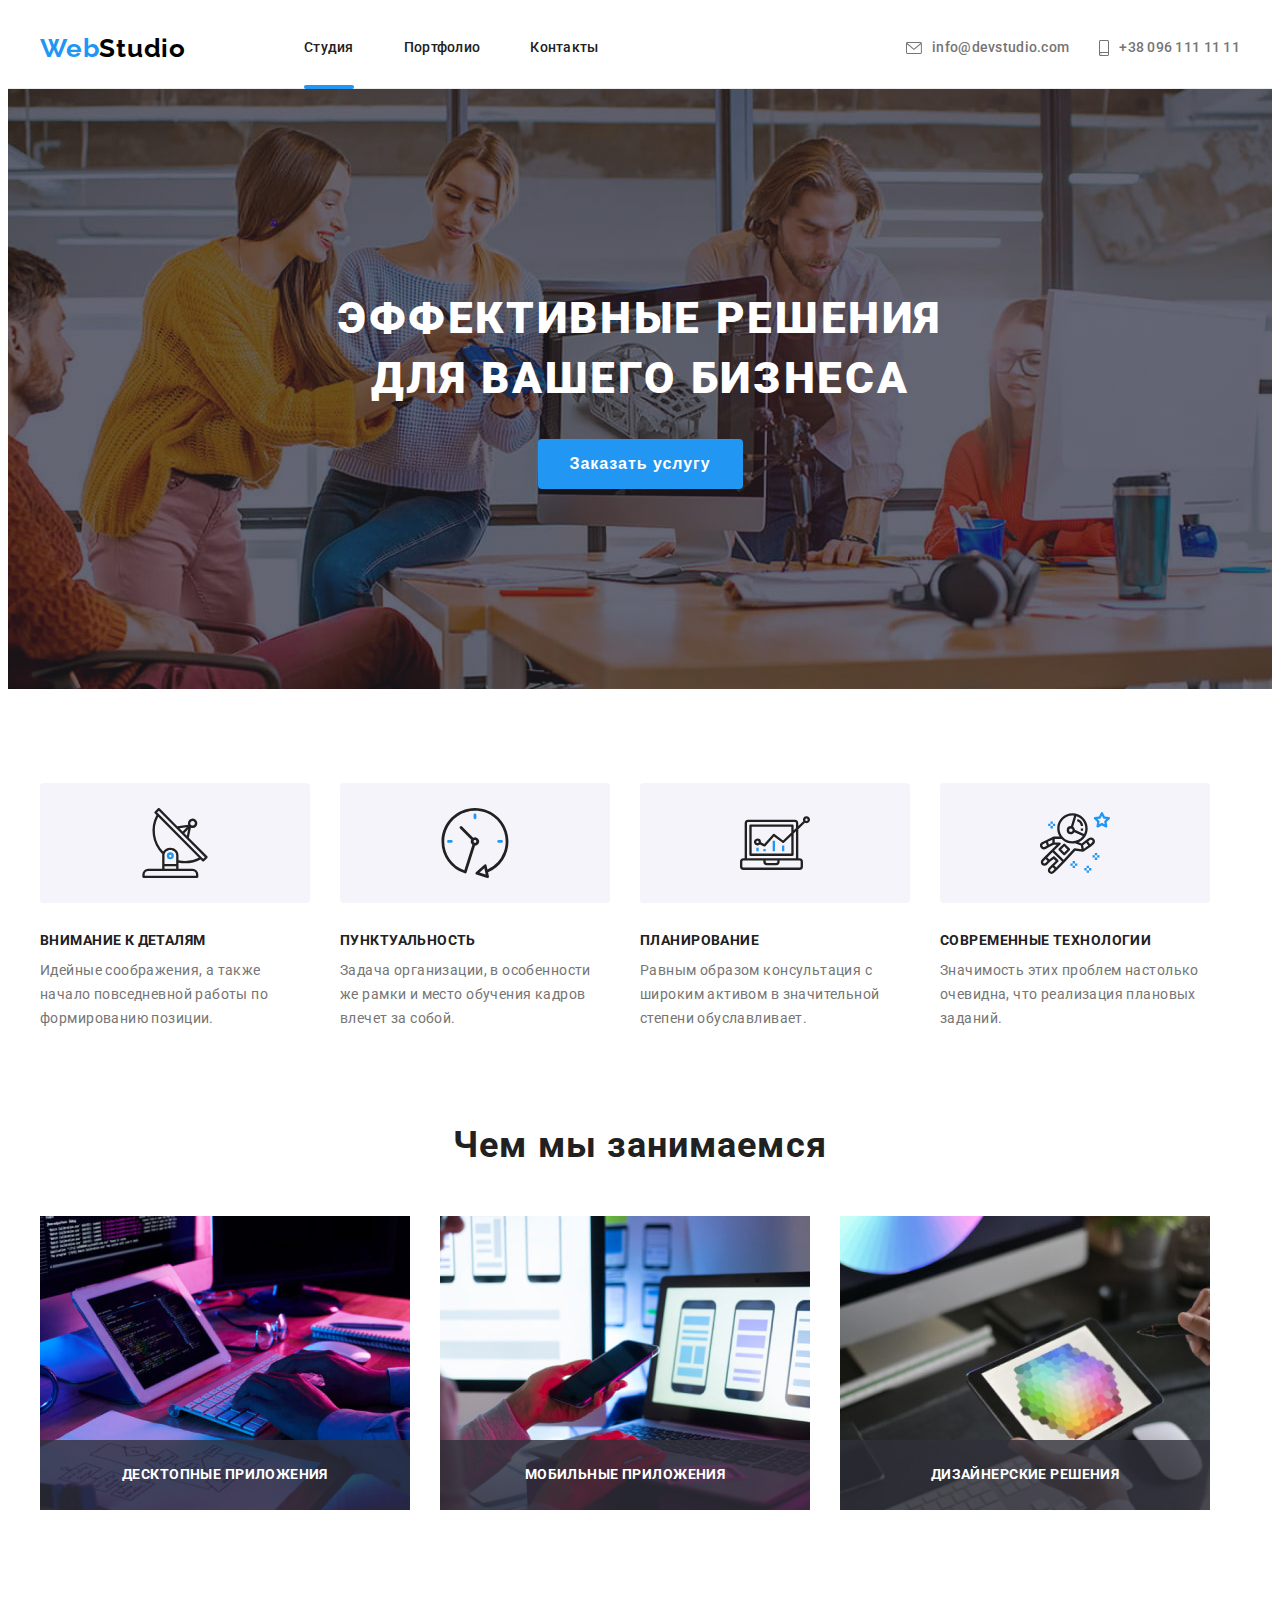
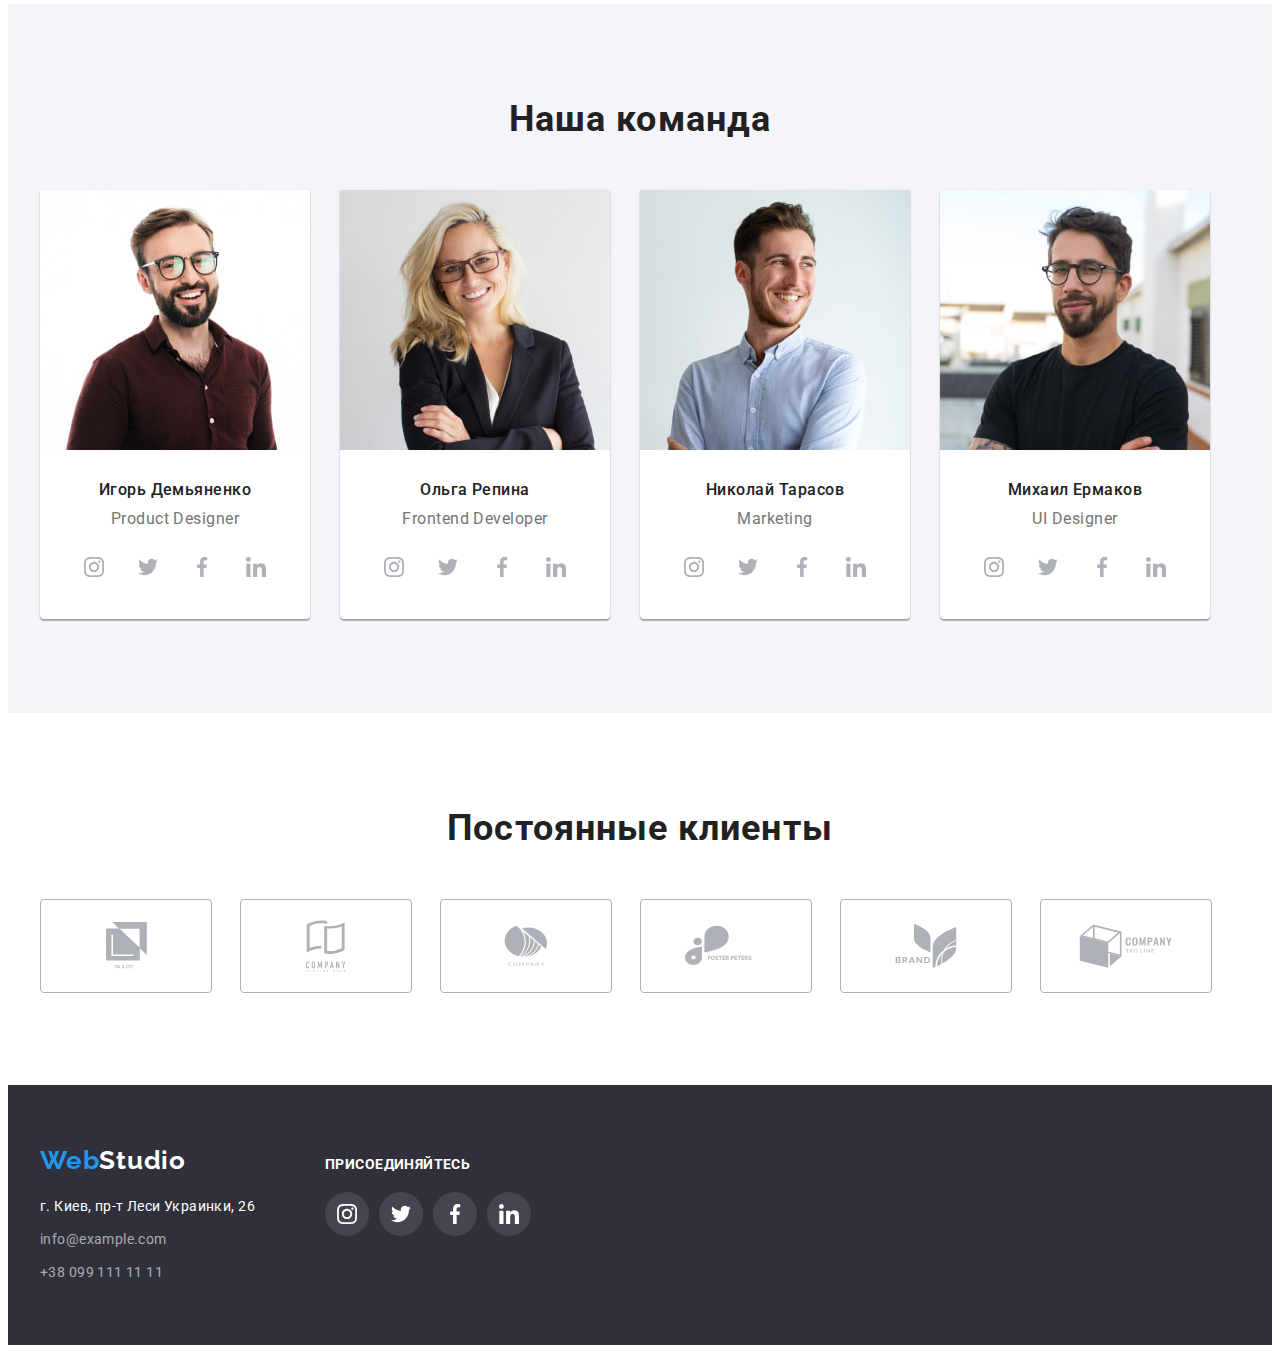
==== index.html @ a43050da "+" ====
<!DOCTYPE html>
<html lang="ru">
  <head>
    <meta charset="UTF-8" />
    <meta http-equiv="X-UA-Compatible" content="IE=edge" />
    <meta name="viewport" content="width=device-width, initial-scale=1.0" />

    <link rel="preconnect" href="https://fonts.googleapis.com" />
    <link rel="preconnect" href="https://fonts.gstatic.com" crossorigin />
    <link
      href="https://fonts.googleapis.com/css2?family=Raleway:wght@700&family=Roboto:wght@400;500;700;900&display=swap"
      rel="stylesheet"
    />

    <link
      rel="stylesheet"
      href="https://cdnjs.cloudflare.com/ajax/libs/modern-normalize/1.1.0/modern-normalize.min.css"
      integrity="sha512-wpPYUAdjBVSE4KJnH1VR1HeZfpl1ub8YT/NKx4PuQ5NmX2tKuGu6U/JRp5y+Y8XG2tV+wKQpNHVUX03MfMFn9Q=="
      crossorigin="anonymous"
      referrerpolicy="no-referrer"
    />

    <link rel="stylesheet" href="./css/reset.css" />

    <link rel="stylesheet" href="./css/styles.css" />

    <title>WebStudio</title>
  </head>
  <body>
    <header class="header is-fixed">
      <div class="container">
        <a href="./index.html" class="logo"> <span class="logo-web">Web</span>Studio</a>

        <nav class="nav-menu">
          <ul class="nav-menu-list list">
            <li class="nav-menu-item">
              <a href="./index.html" class="nav-menu-link link current">Студия</a>
            </li>
            <li class="nav-menu-item">
              <a href="./portfolio.html" class="nav-menu-link link">Портфолио</a>
            </li>
            <li class="nav-menu-item">
              <a href="" class="nav-menu-link link">Контакты</a>
            </li>
          </ul>
        </nav>

        <ul class="header-contacts list">
          <li class="header-contacts-item">
            <a href="mailto:info@devstudio.com" class="header-contacts-link link"
              ><svg class="header-contacts-icon" width="16" height="12">
                <use href="./images/icons.svg#icon-envelope"></use></svg
              >info@devstudio.com</a
            >
          </li>
          <li class="header-contacts-item">
            <a href="tel:+380961111111" class="header-contacts-link link">
              <svg class="header-contacts-icon" width="10" height="16">
                <use href="./images/icons.svg#icon-smartphone"></use></svg
              >+38 096 111 11 11</a
            >
          </li>
        </ul>
      </div>
    </header>

    <main class="main">
      <!-- Hero Section -->

      <section class="hero-section section">
        <div class="container">
          <h1 class="hero-title">Эффективные решения для вашего бизнеса</h1>
          <button type="button" class="hero-btn" data-modal-open>Заказать услугу</button>
        </div>
      </section>

      <!-- Our Features Section -->

      <section class="features-section section">
        <div class="container">
          <h2 class="section-title visually-hidden">Наши преимущества</h2>

          <ul class="features-list list">
            <li class="features-item">
              <h3 class="features-subtitle">Внимание к деталям</h3>
              <p class="features-descr">
                Идейные соображения, а также начало повседневной работы по формированию позиции.
              </p>
            </li>
            <li class="features-item">
              <h3 class="features-subtitle">Пунктуальность</h3>
              <p class="features-descr">
                Задача организации, в особенности же рамки и место обучения кадров влечет за собой.
              </p>
            </li>
            <li class="features-item">
              <h3 class="features-subtitle">Планирование</h3>
              <p class="features-descr">
                Равным образом консультация с широким активом в значительной степени обуславливает.
              </p>
            </li>
            <li class="features-item">
              <h3 class="features-subtitle">Современные технологии</h3>
              <p class="features-descr">
                Значимость этих проблем настолько очевидна, что реализация плановых заданий.
              </p>
            </li>
          </ul>
        </div>
      </section>

      <!-- Our Solutions Section -->

      <section class="solutions-section section">
        <div class="container">
          <h2 class="section-title">Чем мы занимаемся</h2>

          <ul class="solutions-list list">
            <li class="solutions-item">
              <img
                src="./images/keyboard_typing.jpg"
                alt="Набирает текст на клавиатуре"
                width="370"
                height="294"
              />
              <p class="solutions-over-text">Десктопные приложения</p>
            </li>
            <li class="solutions-item">
              <img
                src="./images/phone_searching.jpg"
                alt="Девушка на ноутбуке смотрит телефоны"
                width="370"
                height="294"
              />
              <p class="solutions-over-text">Мобильные приложения</p>
            </li>
            <li class="solutions-item">
              <img
                src="./images/color_choosing.jpg"
                alt="Девушка на планшете выбирает цвет из палитры"
                width="370"
                height="294"
              />
              <p class="solutions-over-text">Дизайнерские решения</p>
            </li>
          </ul>
        </div>
      </section>

      <!-- Our Team Section -->

      <section class="team-section section">
        <div class="container">
          <h2 class="section-title">Наша команда</h2>

          <ul class="team-list list">
            <li class="team-item">
              <img src="./images/p_designer.jpg" alt="Дизайнер продукта" width="270" height="260" />
              <div class="team-descr">
                <h3 class="team-mmbr">Игорь Демьяненко</h3>
                <p class="team-mmbr-position" lang="en">Product Designer</p>
                <ul class="team-soc-list list">
                  <li class="team-soc-item">
                    <a
                      href="https://www.instagram.com/"
                      target="_blank"
                      rel="noopener noreferrer nofollow"
                      class="team-soc-link link"
                      aria-label="Instagram"
                    >
                      <svg class="team-soc-icon" width="20" height="20">
                        <use href="./images/icons.svg#icon-instagram"></use>
                      </svg>
                    </a>
                  </li>
                  <li class="team-soc-item">
                    <a
                      href="https://twitter.com/"
                      target="_blank"
                      rel="noopener noreferrer nofollow"
                      class="team-soc-link link"
                      aria-label="Twitter"
                    >
                      <svg class="team-soc-icon" width="20" height="20">
                        <use href="./images/icons.svg#icon-twitter"></use>
                      </svg>
                    </a>
                  </li>
                  <li class="team-soc-item">
                    <a
                      href="https://www.facebook.com/"
                      target="_blank"
                      rel="noopener noreferrer nofollow"
                      class="team-soc-link link"
                      aria-label="Facebook"
                    >
                      <svg class="team-soc-icon" width="20" height="20">
                        <use href="./images/icons.svg#icon-facebook"></use>
                      </svg>
                    </a>
                  </li>
                  <li class="team-soc-item">
                    <a
                      href="https://www.linkedin.com/"
                      target="_blank"
                      rel="noopener noreferrer nofollow"
                      class="team-soc-link link"
                      aria-label="LinkedIn"
                    >
                      <svg class="team-soc-icon" width="20" height="20">
                        <use href="./images/icons.svg#icon-linkedin"></use>
                      </svg>
                    </a>
                  </li>
                </ul>
              </div>
            </li>
            <li class="team-item">
              <img
                src="./images/developer.jpg"
                alt="Фронтенд-разработчик"
                width="270"
                height="260"
              />
              <div class="team-descr">
                <h3 class="team-mmbr">Ольга Репина</h3>
                <p class="team-mmbr-position" lang="en">Frontend Developer</p>
                <ul class="team-soc-list list">
                  <li class="team-soc-item">
                    <a
                      href="https://www.instagram.com/"
                      target="_blank"
                      rel="noopener noreferrer nofollow"
                      class="team-soc-link link"
                      aria-label="Instagram"
                    >
                      <svg class="team-soc-icon" width="20" height="20">
                        <use href="./images/icons.svg#icon-instagram"></use>
                      </svg>
                    </a>
                  </li>
                  <li class="team-soc-item">
                    <a
                      href="https://twitter.com/"
                      target="_blank"
                      rel="noopener noreferrer nofollow"
                      class="team-soc-link link"
                      aria-label="Twitter"
                    >
                      <svg class="team-soc-icon" width="20" height="20">
                        <use href="./images/icons.svg#icon-twitter"></use>
                      </svg>
                    </a>
                  </li>
                  <li class="team-soc-item">
                    <a
                      href="https://www.facebook.com/"
                      target="_blank"
                      rel="noopener noreferrer nofollow"
                      class="team-soc-link link"
                      aria-label="Facebook"
                    >
                      <svg class="team-soc-icon" width="20" height="20">
                        <use href="./images/icons.svg#icon-facebook"></use>
                      </svg>
                    </a>
                  </li>
                  <li class="team-soc-item">
                    <a
                      href="https://www.linkedin.com/"
                      target="_blank"
                      rel="noopener noreferrer nofollow"
                      class="team-soc-link link"
                      aria-label="LinkedIn"
                    >
                      <svg class="team-soc-icon" width="20" height="20">
                        <use href="./images/icons.svg#icon-linkedin"></use>
                      </svg>
                    </a>
                  </li>
                </ul>
              </div>
            </li>
            <li class="team-item">
              <img src="./images/marketer.jpg" alt="Маркетолог" width="270" height="260" />
              <div class="team-descr">
                <h3 class="team-mmbr">Николай Тарасов</h3>
                <p class="team-mmbr-position" lang="en">Marketing</p>
                <ul class="team-soc-list list">
                  <li class="team-soc-item">
                    <a
                      href="https://www.instagram.com/"
                      target="_blank"
                      rel="noopener noreferrer nofollow"
                      class="team-soc-link link"
                      aria-label="Instagram"
                    >
                      <svg class="team-soc-icon" width="20" height="20">
                        <use href="./images/icons.svg#icon-instagram"></use>
                      </svg>
                    </a>
                  </li>
                  <li class="team-soc-item">
                    <a
                      href="https://twitter.com/"
                      target="_blank"
                      rel="noopener noreferrer nofollow"
                      class="team-soc-link link"
                      aria-label="Twitter"
                    >
                      <svg class="team-soc-icon" width="20" height="20">
                        <use href="./images/icons.svg#icon-twitter"></use>
                      </svg>
                    </a>
                  </li>
                  <li class="team-soc-item">
                    <a
                      href="https://www.facebook.com/"
                      target="_blank"
                      rel="noopener noreferrer nofollow"
                      class="team-soc-link link"
                      aria-label="Facebook"
                    >
                      <svg class="team-soc-icon" width="20" height="20">
                        <use href="./images/icons.svg#icon-facebook"></use>
                      </svg>
                    </a>
                  </li>
                  <li class="team-soc-item">
                    <a
                      href="https://www.linkedin.com/"
                      target="_blank"
                      rel="noopener noreferrer nofollow"
                      class="team-soc-link link"
                      aria-label="LinkedIn"
                    >
                      <svg class="team-soc-icon" width="20" height="20">
                        <use href="./images/icons.svg#icon-linkedin"></use>
                      </svg>
                    </a>
                  </li>
                </ul>
              </div>
            </li>
            <li class="team-item">
              <img
                src="./images/ui_designer.jpg"
                alt="Дизайнер пользовательского интерфейса"
                width="270"
                height="260"
              />
              <div class="team-descr">
                <h3 class="team-mmbr">Михаил Ермаков</h3>
                <p class="team-mmbr-position" lang="en">UI Designer</p>
                <ul class="team-soc-list list">
                  <li class="team-soc-item">
                    <a
                      href="https://www.instagram.com/"
                      target="_blank"
                      rel="noopener noreferrer nofollow"
                      class="team-soc-link link"
                      aria-label="Instagram"
                    >
                      <svg class="team-soc-icon" width="20" height="20">
                        <use href="./images/icons.svg#icon-instagram"></use>
                      </svg>
                    </a>
                  </li>
                  <li class="team-soc-item">
                    <a
                      href="https://twitter.com/"
                      target="_blank"
                      rel="noopener noreferrer nofollow"
                      class="team-soc-link link"
                      aria-label="Twitter"
                    >
                      <svg class="team-soc-icon" width="20" height="20">
                        <use href="./images/icons.svg#icon-twitter"></use>
                      </svg>
                    </a>
                  </li>
                  <li class="team-soc-item">
                    <a
                      href="https://www.facebook.com/"
                      target="_blank"
                      rel="noopener noreferrer nofollow"
                      class="team-soc-link link"
                      aria-label="Facebook"
                    >
                      <svg class="team-soc-icon" width="20" height="20">
                        <use href="./images/icons.svg#icon-facebook"></use>
                      </svg>
                    </a>
                  </li>
                  <li class="team-soc-item">
                    <a
                      href="https://www.linkedin.com/"
                      target="_blank"
                      rel="noopener noreferrer nofollow"
                      class="team-soc-link link"
                      aria-label="LinkedIn"
                    >
                      <svg class="team-soc-icon" width="20" height="20">
                        <use href="./images/icons.svg#icon-linkedin"></use>
                      </svg>
                    </a>
                  </li>
                </ul>
              </div>
            </li>
          </ul>
        </div>
      </section>

      <!-- Our Clients Section -->

      <section class="clients-section section">
        <div class="container">
          <h2 class="section-title">Постоянные клиенты</h2>
          <ul class="clients-list list">
            <li class="clients-item">
              <a href="" class="clients-link link">
                <svg class="clients-icon" width="41" height="46.7">
                  <use href="./images/icons.svg#icon-yaco"></use>
                </svg>
              </a>
            </li>
            <li class="clients-item">
              <a href="" class="clients-link link">
                <svg class="clients-icon" width="40" height="52">
                  <use href="./images/icons.svg#icon-tagline-here"></use>
                </svg>
              </a>
            </li>
            <li class="clients-item">
              <a href="" class="clients-link link">
                <svg class="clients-icon" width="43.5" height="41.2">
                  <use href="./images/icons.svg#icon-company"></use>
                </svg>
              </a>
            </li>
            <li class="clients-item">
              <a href="" class="clients-link link">
                <svg class="clients-icon" width="84.5" height="40.6">
                  <use href="./images/icons.svg#icon-foster-peters"></use>
                </svg>
              </a>
            </li>
            <li class="clients-item">
              <a href="" class="clients-link link">
                <svg class="clients-icon" width="62.5" height="45.5">
                  <use href="./images/icons.svg#icon-brand"></use>
                </svg>
              </a>
            </li>
            <li class="clients-item">
              <a href="" class="clients-link link">
                <svg class="clients-icon" width="93.8" height="44">
                  <use href="./images/icons.svg#icon-tag-line"></use>
                </svg>
              </a>
            </li>
          </ul>
        </div>
      </section>
    </main>

    <footer class="footer">
      <div class="container">
        <div class="footer-adress-wrapper">
          <a href="./index.html" class="logo"> <span class="logo-web">Web</span>Studio</a>

          <address class="footer-address">
            <ul class="footer-list list">
              <li class="footer-item">
                <a class="footer-location">г. Киев, пр-т Леси Украинки, 26</a>
              </li>
              <li class="footer-item">
                <a href="mailto:info@example.com" class="footer-link link">info@example.com</a>
              </li>
              <li class="footer-item">
                <a href="tel:+380991111111" class="footer-link link">+38 099 111 11 11</a>
              </li>
            </ul>
          </address>
        </div>

        <div class="footer-soc-wrapper">
          <b class="footer-soc-title">присоединяйтесь</b>
          <ul class="footer-soc-list list">
            <li class="footer-soc-item">
              <a
                href="https://www.instagram.com/"
                target="_blank"
                rel="noopener noreferrer nofollow"
                class="footer-soc-link link"
                aria-label="Instagram"
              >
                <svg class="footer-soc-icon" width="20" height="20">
                  <use href="./images/icons.svg#icon-instagram"></use>
                </svg>
              </a>
            </li>
            <li class="footer-soc-item">
              <a
                href="https://twitter.com/"
                target="_blank"
                rel="noopener noreferrer nofollow"
                class="footer-soc-link link"
                aria-label="Twitter"
              >
                <svg class="footer-soc-icon" width="20" height="20">
                  <use href="./images/icons.svg#icon-twitter"></use>
                </svg>
              </a>
            </li>
            <li class="footer-soc-item">
              <a
                href="https://www.facebook.com/"
                target="_blank"
                rel="noopener noreferrer nofollow"
                class="footer-soc-link link"
                aria-label="Facebook"
              >
                <svg class="footer-soc-icon" width="20" height="20">
                  <use href="./images/icons.svg#icon-facebook"></use>
                </svg>
              </a>
            </li>
            <li class="footer-soc-item">
              <a
                href="https://www.linkedin.com/"
                target="_blank"
                rel="noopener noreferrer nofollow"
                class="footer-soc-link link"
                aria-label="LinkedIn"
              >
                <svg class="footer-soc-icon" width="20" height="20">
                  <use href="./images/icons.svg#icon-linkedin"></use>
                </svg>
              </a>
            </li>
          </ul>
        </div>
      </div>
    </footer>

    <!-- Modal -->

    <div class="backdrop is-hidden" data-modal>
      <div class="modal">
        <button type="button" class="modal-close-btn" data-modal-close>
          <svg class="x-icon" width="11" height="11">
            <use href="./images/icons.svg#icon-x-icon"></use>
          </svg>
        </button>
      </div>
    </div>
    <script src="./js/modal.js"></script>
  </body>
</html>
---- css/styles.css ----
:root {
  --accent-color: #2196f3;
  --text-color: #757575;
  --title-color: #212121;
  --w-color: #fff;
  --icon-color: #afb1b8;
}

/* 
* {
  outline: 1px solid tomato;
} */

body {
  background-color: var(--w-color);
  color: var(--text-color);
  font-family: 'Roboto', sans-serif;
}

img {
  display: block;
  max-width: 100%;
  height: auto;
}

.list {
  padding: 0;
  margin: 0;
  list-style: none;
}

.link {
  text-decoration: none;
}

.link:hover,
.link:focus {
  color: var(--accent-color);
}

.visually-hidden {
  position: absolute;
  white-space: nowrap;
  width: 1px;
  height: 1px;
  overflow: hidden;
  border: 0;
  padding: 0;
  clip: rect(0 0 0 0);
  clip-path: inset(100%);
  margin: -1px;
}

.container {
  width: 1200px;
  margin: 0 auto;
  padding: 0 15px;
}

.section {
  padding: 94px 0;
}

.section-title,
.features-subtitle,
.team-mmbr,
.poject-title {
  color: var(--title-color);
}

.section-title {
  font-family: inherit;
  font-weight: 700;
  font-size: 36px;
  line-height: 42px;
  text-align: center;
  letter-spacing: 0.03em;

  text-align: center;
  margin-bottom: 50px;
}

/* ----------------HEADER---------------- */

.header {
  border-bottom: 1px solid #ececec;
  background-color: var(--w-color);
}

.header .container {
  display: flex;
  align-items: center;
}

.logo,
.logo-web {
  font-family: 'Raleway';
  font-weight: 700;
  font-size: 26px;
  line-height: 1.19;
  letter-spacing: 0.03em;

  color: #000;

  text-decoration: none;
}

.header .logo {
  padding: 20px 0;
  margin-right: 93px;
}

.logo-web {
  color: var(--accent-color);
}

.nav-menu-list {
  display: flex;
}

.nav-menu-link {
  position: relative;
  display: block;
  padding: 32px 0;
  margin: 0 25px;

  font-weight: 500;
  font-size: 14px;
  line-height: 1.14;
  letter-spacing: 0.02em;
  color: var(--title-color);

  transition-property: color;
  transition-duration: 250ms;
  transition-timing-function: cubic-bezier(0.4, 0, 0.2, 1);
}

.current::after {
  content: '';

  position: absolute;
  bottom: -1px;
  width: 100%;
  height: 4px;
  display: block;

  background-color: var(--accent-color);
  border-radius: 2px;
}

.header-contacts {
  display: flex;
  margin-left: auto;
}

.header-contacts-item:not(:first-child) {
  margin-left: 30px;
}

.header-contacts-link {
  display: flex;
  align-items: center;
  padding: 25px 0;

  font-weight: 500;
  font-size: 14px;
  line-height: 1.14;
  letter-spacing: 0.02em;
  color: var(--text-color);

  transition-property: color;
  transition-duration: 250ms;
  transition-timing-function: cubic-bezier(0.4, 0, 0.2, 1);
}

.header-contacts-link:hover,
.header-contacts-link:focus {
  color: var(--accent-color);
}

.header-contacts-icon {
  fill: currentColor;
  margin-right: 10px;
}

/* Fixed Header */

/* 
.header.is-fixed {
  position: fixed;
  z-index: 1;
  top: 0;
  left: 0;
  width: 100%;
}

body {
  padding-top: 80px;
}
 */

/* -------------Hero Section------------- */

.hero-section {
  padding: 200px 0;
  text-align: center;

  background-color: #c4c4c4;
  background-image: linear-gradient(to right, rgba(47, 48, 58, 0.4), rgba(47, 48, 58, 0.4)),
    url(../images/hero-bg.jpg);
  background-repeat: no-repeat;
  background-position: center;
  background-size: cover;
  max-width: 1600px;
  margin: 0 auto;
}

.hero-title {
  max-width: 696px;
  margin-left: auto;
  margin-right: auto;
  margin-bottom: 30px;

  font-weight: 900;
  font-size: 44px;
  line-height: 1.36;
  letter-spacing: 0.06em;
  text-transform: uppercase;

  color: var(--w-color);
}

.hero-btn {
  display: inline-block;

  padding: 10px 32px;
  background: var(--accent-color);
  border-radius: 4px;
  border: 0;

  font-weight: 700;
  font-size: 16px;
  line-height: 1.88;
  letter-spacing: 0.06em;

  color: var(--w-color);

  cursor: pointer;

  transition-property: background-color, box-shadow;
  transition-duration: 250ms;
  transition-timing-function: cubic-bezier(0.4, 0, 0.2, 1);
}

.hero-btn:hover,
.hero-btn:focus {
  background-color: #188ce8;
  box-shadow: 0px 4px 4px rgba(0, 0, 0, 0.15);
}

/* -----------Features Section----------- */

.features-section.section {
  padding-bottom: 0;
}

.features-subtitle {
  margin-bottom: 10px;

  font-weight: 700;
  font-size: 14px;
  line-height: 1.14;
  letter-spacing: 0.03em;
  text-transform: uppercase;
}

.features-descr {
  font-weight: 400;
  font-size: 14px;
  line-height: 1.71;
  letter-spacing: 0.03em;
}

.features-list {
  display: flex;
}

.features-item {
  width: 270px;
}

.features-item:not(:last-child) {
  margin-right: 30px;
}

.features-item::before {
  content: '';
  display: block;
  height: 120px;
  border-radius: 4px;
  margin-bottom: 30px;

  background-color: #f5f4fa;
  background-position: center;
  background-repeat: no-repeat;
}

.features-item:nth-child(1)::before {
  background-image: url(../images/antenna.svg);
}

.features-item:nth-child(2)::before {
  background-image: url(../images/clock.svg);
}

.features-item:nth-child(3)::before {
  background-image: url(../images/diagram.svg);
}

.features-item:nth-child(4)::before {
  background-image: url(../images/astronaut.svg);
}

/* ----------Solutions Sections---------- */

.solutions-list {
  display: flex;
}

.solutions-item {
  width: 370px;
  position: relative;
}

.solutions-item:not(:last-child) {
  margin-right: 30px;
}

.solutions-over-text {
  position: absolute;
  bottom: 0;

  width: 100%;
  height: 70px;
  display: flex;
  align-items: center;
  justify-content: center;

  background-color: rgba(47, 48, 58, 0.8);
  color: var(--w-color);

  font-weight: 700;
  font-size: 14px;
  line-height: 1.14;
  letter-spacing: 0.03em;
  text-transform: uppercase;
}

/* -------------Team Section------------- */

.team-section {
  background-color: #f5f4fa;
}

.team-list {
  display: flex;
}

.team-item {
  width: 270px;
  background-color: var(--w-color);
  box-shadow: 0px 1px 3px rgba(0, 0, 0, 0.12), 0px 1px 1px rgba(0, 0, 0, 0.14),
    0px 2px 1px rgba(0, 0, 0, 0.2);
  border-radius: 0px 0px 4px 4px;
}

.team-item:not(:last-child) {
  margin-right: 30px;
}

.team-descr {
  padding-top: 30px;
  padding-bottom: 30px;
  text-align: center;
}

.team-mmbr {
  font-weight: 500;
  font-size: 16px;
  line-height: 1.19;
  letter-spacing: 0.03em;
  margin-bottom: 10px;
}

.team-mmbr-position {
  font-weight: 400;
  font-size: 16px;
  line-height: 1.19;
  letter-spacing: 0.03em;
  margin-bottom: 16px;
}

.team-soc-list {
  display: flex;
  justify-content: center;
}

.team-soc-item {
  width: 44px;
  height: 44px;
  margin-right: 10px;
}

.team-soc-item:last-child {
  margin-right: 0;
}

.team-soc-link {
  display: flex;
  justify-content: center;
  align-items: center;
  width: 100%;
  height: 100%;
  border-radius: 50%;
  background-color: var(--w-color);
  color: var(--icon-color);

  transition-property: color, background-color;
  transition-duration: 250ms;
  transition-timing-function: cubic-bezier(0.4, 0, 0.2, 1);
}

.team-soc-icon {
  fill: currentColor;
}

.team-soc-link:hover,
.team-soc-link:focus {
  background-color: var(--accent-color);
  color: var(--w-color);
}

/* ------------Clients Section------------ */

.clients-list {
  display: flex;
}

.clients-item {
  width: 170px;
  height: 92px;
}

.clients-item:not(:last-child) {
  margin-right: 30px;
}

.clients-link {
  display: flex;
  justify-content: center;
  align-items: center;
  width: 100%;
  height: 100%;
  border: 1px solid var(--icon-color);
  border-radius: 4px;
  color: var(--icon-color);

  transition-property: color, border;
  transition-duration: 250ms;
  transition-timing-function: cubic-bezier(0.4, 0, 0.2, 1);
}

.clients-icon {
  fill: currentColor;
}

.clients-link:hover,
.clients-link:focus {
  border: 1px solid var(--accent-color);
}

/* ----------------FOOTER---------------- */

.footer {
  padding: 60px 0;
  background-color: #2f303a;
}

.footer-adress-wrapper {
  margin-right: 70px;
}

.footer-list {
  display: block;
}

.footer .logo {
  display: block;
  color: var(--w-color);
  margin-bottom: 20px;
}

.footer-address {
  font-style: normal;
}

.footer-location {
  font-weight: 400;
  font-size: 14px;
  line-height: 1.71;
  letter-spacing: 0.03em;
  color: var(--w-color);
}

.footer-link {
  font-weight: 400;
  font-size: 14px;
  line-height: 1.71;
  letter-spacing: 0.03em;
  color: rgba(255, 255, 255, 0.6);

  transition-property: color;
  transition-duration: 250ms;
  transition-timing-function: cubic-bezier(0.4, 0, 0.2, 1);
}

.footer-item:not(:last-child) {
  margin-bottom: 9px;
}

.footer-soc-wrapper {
  margin-top: 12px;
}

.footer-soc-list {
  display: flex;
}

.footer-soc-title {
  display: block;

  font-weight: 700;
  font-size: 14px;
  line-height: 1.14;
  letter-spacing: 0.03em;
  text-transform: uppercase;

  color: var(--w-color);

  margin-bottom: 20px;
}

.footer-soc-item {
  width: 44px;
  height: 44px;
  margin-right: 10px;
}

.footer-soc-link {
  display: flex;
  justify-content: center;
  align-items: center;
  width: 100%;
  height: 100%;
  border-radius: 50%;
  background-color: rgba(255, 255, 255, 0.1);

  transition-property: background-color;
  transition-duration: 250ms;
  transition-timing-function: cubic-bezier(0.4, 0, 0.2, 1);
}

.footer-soc-link:hover,
.footer-soc-link:focus {
  background-color: var(--accent-color);
}

.footer-soc-icon {
  fill: var(--w-color);
}

.footer .container {
  display: flex;
}

/* ---------------PORTFOLIO--------------- */

.filters-list {
  display: flex;
  justify-content: center;
  margin-bottom: 50px;
}

.filters-item:not(:last-child) {
  margin-right: 8px;
}

.filter-btn {
  background: #f5f4fa;
  border-radius: 4px;
  border: 0;
  padding: 6px 22px;

  font-weight: 500;
  font-size: 16px;
  line-height: 1.62;
  text-align: center;
  letter-spacing: 0.03em;

  color: var(--title-color);

  cursor: pointer;

  transition-property: color, background-color, box-shadow;
  transition-duration: 250ms;
  transition-timing-function: cubic-bezier(0.4, 0, 0.2, 1);
}

.filter-btn:hover,
.filter-btn:focus {
  color: var(--w-color);
  background-color: var(--accent-color);
  box-shadow: 0px 3px 1px rgba(0, 0, 0, 0.1), 0px 1px 2px rgba(0, 0, 0, 0.08),
    0px 2px 2px rgba(0, 0, 0, 0.12);
}

.projects-list {
  display: flex;
  flex-wrap: wrap;
  margin: -15px;
}

.projects-item {
  width: calc(100% / 3 - 30px);
  margin: 15px;
  border: 1px solid #eeeeee;
}

.project-link {
  width: 100%;
  height: 100%;
  display: block;

  transition-property: box-shadow;
  transition-duration: 250ms;
  transition-timing-function: cubic-bezier(0.4, 0, 0.2, 1);
}

.project-link:hover,
.project-link:focus {
  box-shadow: 0px 1px 1px rgba(0, 0, 0, 0.12), 0px 4px 4px rgba(0, 0, 0, 0.06),
    1px 4px 6px rgba(0, 0, 0, 0.16);
}

.project-link:hover .project-over-text,
.project-link:focus .project-over-text {
  transform: translate(0);
}

.project-over-wrap {
  position: relative;
  overflow: hidden;
}

.project-over-text {
  position: absolute;
  top: 0;
  padding: 63px 24px;
  height: 100%;

  font-weight: 400;
  font-size: 18px;
  line-height: 1.56;
  letter-spacing: 0.03em;

  color: var(--w-color);
  background-color: rgba(33, 150, 243, 0.9);

  transform: translateY(101%);
  transition: transform 250ms cubic-bezier(0.4, 0, 0.2, 1);
}

.project-descr {
  padding: 20px 24px;
}

.poject-title {
  font-weight: 700;
  font-size: 18px;
  line-height: 2;
  letter-spacing: 0.06em;
}

.project-type {
  font-weight: 400;
  font-size: 16px;
  line-height: 1.88;
  letter-spacing: 0.03em;

  color: var(--text-color);
}

/* -----------------MODAL----------------- */

.backdrop {
  position: fixed;
  top: 0;
  left: 0;

  width: 100vw;
  height: 100vh;
  background-color: rgba(0, 0, 0, 0.2);

  transition: opacity 250ms cubic-bezier(0.4, 0, 0.2, 1),
    visibility 250ms cubic-bezier(0.4, 0, 0.2, 1);
}

.backdrop.is-hidden .modal {
  transform: translate(-50%, -50%) scale(2);
}

.modal {
  position: absolute;
  top: 50%;
  left: 50%;

  width: 528px;
  min-height: 581px;

  background: var(--w-color);
  box-shadow: 0px 1px 3px rgba(0, 0, 0, 0.12), 0px 1px 1px rgba(0, 0, 0, 0.14),
    0px 2px 1px rgba(0, 0, 0, 0.2);
  border-radius: 4px;

  transform: translate(-50%, -50%) scale(1);

  transition: transform 250ms cubic-bezier(0.4, 0, 0.2, 1);
}

.modal-close-btn {
  position: absolute;
  top: 8px;
  right: 8px;

  width: 30px;
  height: 30px;
  background-color: var(--w-color);
  border: 1px solid rgba(0, 0, 0, 0.1);
  border-radius: 50%;

  cursor: pointer;

  display: flex;
  align-items: center;
  justify-content: center;
}

.is-hidden {
  opacity: 0;
  visibility: hidden;
  pointer-events: none;
}

.no-scroll {
  overflow: hidden;
  margin-right: 17px;
}
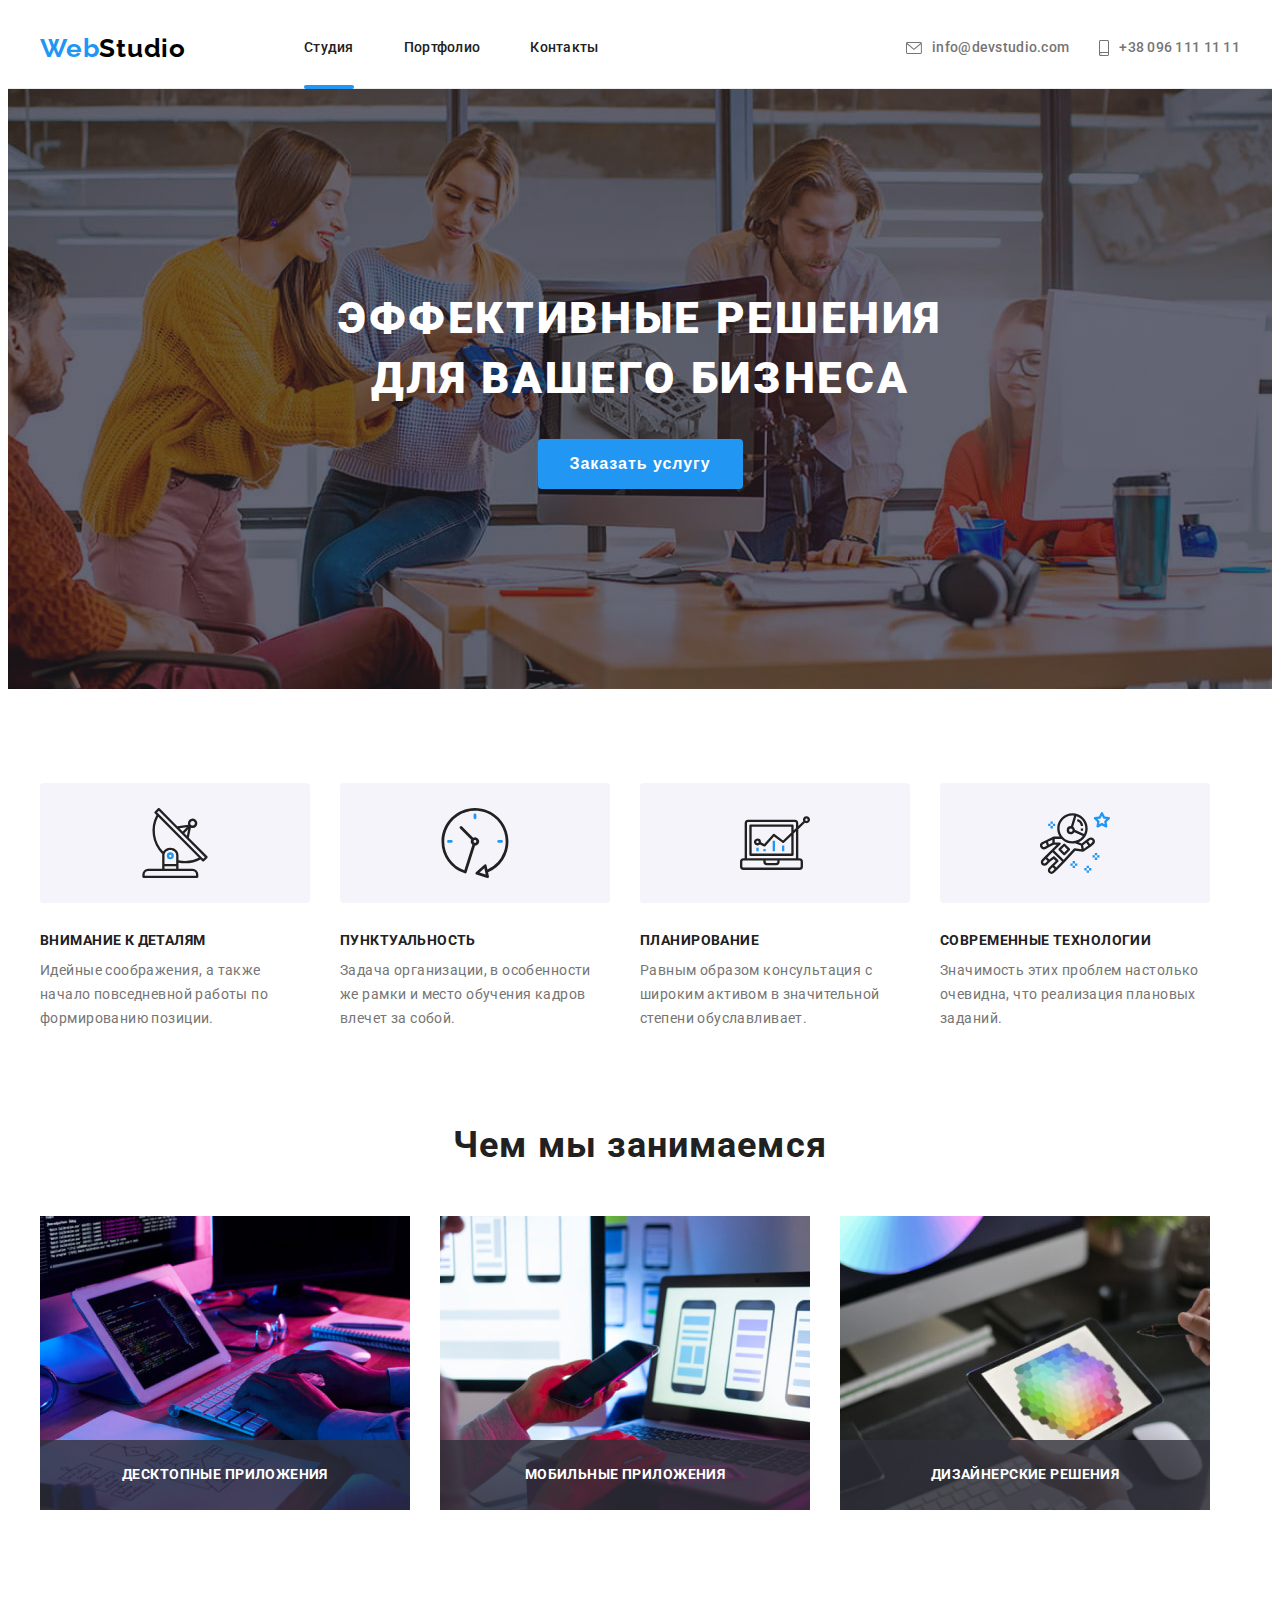
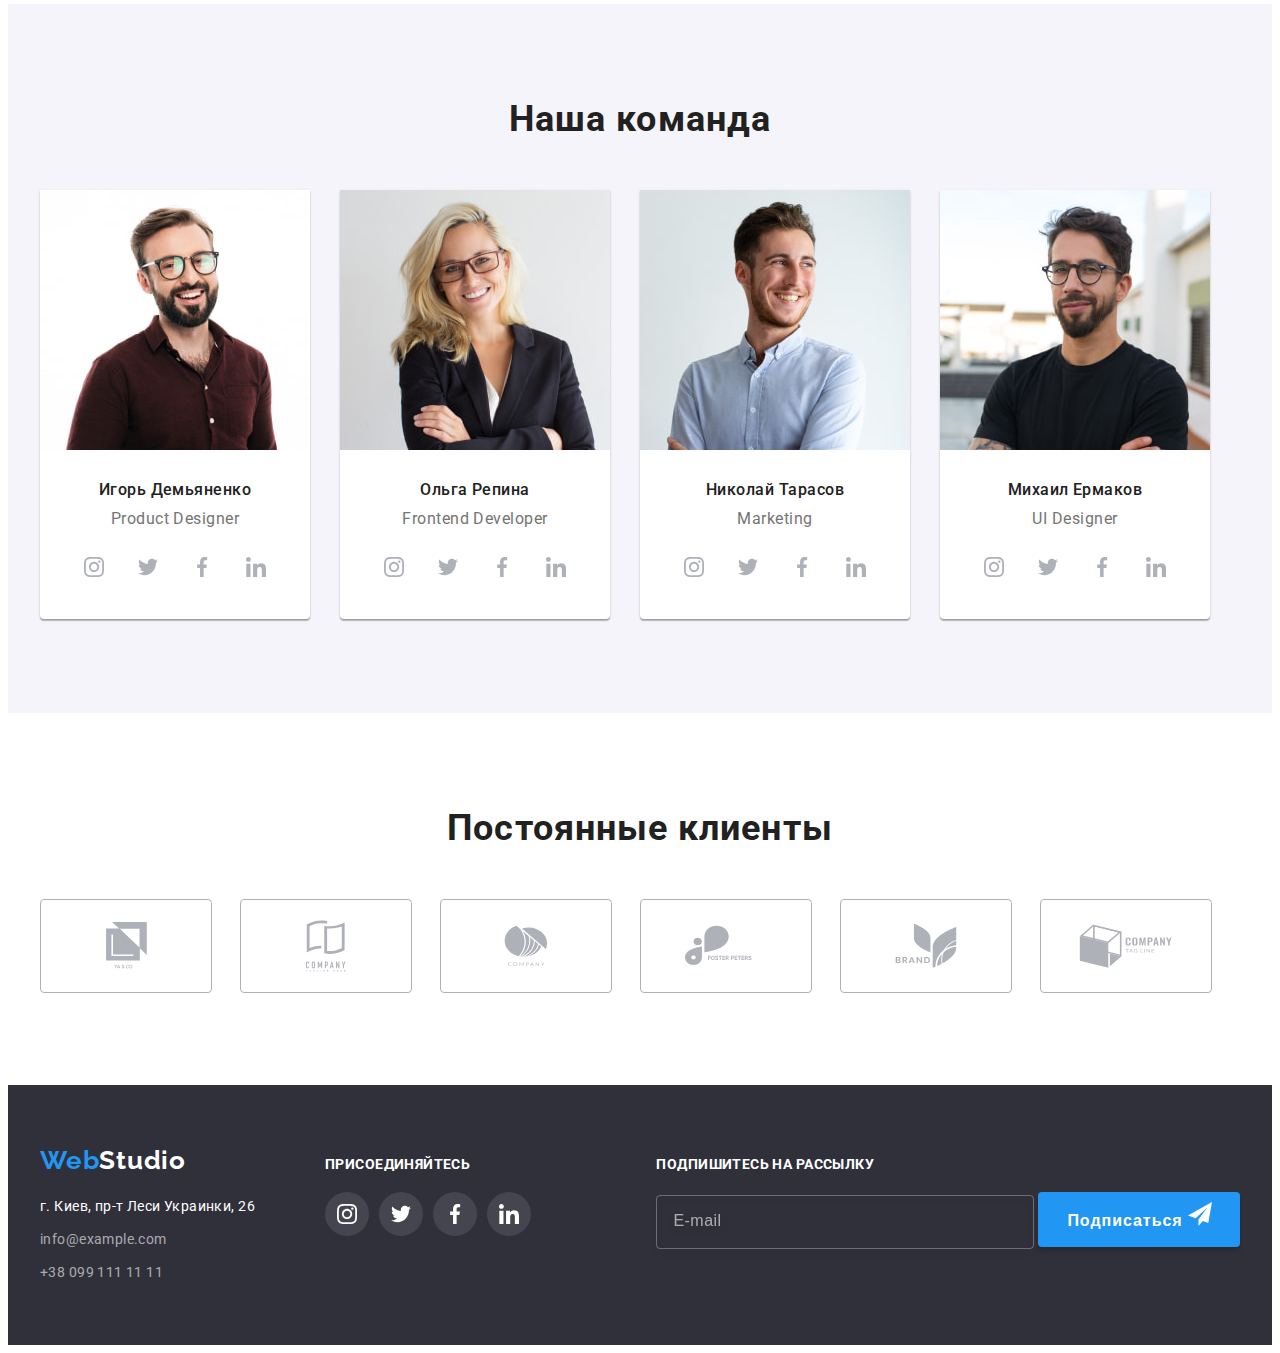
==== commit ea86bad5: "minor edits" ====
--- a/index.html
+++ b/index.html
@@ -542,6 +542,16 @@
             </li>
           </ul>
         </div>
+        <div class="subscribtion-wrapper">
+          <b class="subscribtion-title">Подпишитесь на рассылку</b>
+          <input type="email" class="subscribtion-input" placeholder="E-mail" />
+          <button type="submit" class="subscribtion-btn">
+            Подписаться
+            <svg class="subscribtion-icon" width="24" height="24">
+              <use href="./images/icons.svg#icon-send"></use>
+            </svg>
+          </button>
+        </div>
       </div>
     </footer>
 
@@ -554,6 +564,61 @@
             <use href="./images/icons.svg#icon-x-icon"></use>
           </svg>
         </button>
+        <b class="modal-title">Оставьте свои данные, мы вам перезвоним</b>
+        <form class="modal-form">
+          <div class="modal-field">
+            <label for="user-name" class="modal-label">Имя</label>
+            <div class="input-wrap">
+              <input type="text" name="user-name" id="user-name" class="modal-input" required />
+              <svg class="input-icon" width="18" height="18">
+                <use href="./images/icons.svg#icon-person"></use>
+              </svg>
+            </div>
+          </div>
+          <div class="modal-field">
+            <label for="user-tel" class="modal-label">Телефон</label>
+            <div class="input-wrap">
+              <input type="tel" name="user-tel" id="user-tel" class="modal-input" required />
+              <svg class="input-icon" width="18" height="18">
+                <use href="./images/icons.svg#icon-phone"></use>
+              </svg>
+            </div>
+          </div>
+          <div class="modal-field">
+            <label for="user-email" class="modal-label">Почта</label>
+            <div class="input-wrap">
+              <input type="email" name="user-email" id="user-email" class="modal-input" required />
+              <svg class="input-icon" width="18" height="18">
+                <use href="./images/icons.svg#icon-email"></use>
+              </svg>
+            </div>
+          </div>
+          <div class="modal-field textarea">
+            <label for="user-text" class="modal-label">Комментарий</label>
+            <textarea
+              name="user-text"
+              id="user-text"
+              class="modal-text"
+              placeholder="Введите текст"
+            ></textarea>
+          </div>
+          <div class="modal-field privacy">
+            <input
+              type="checkbox"
+              name="privacy"
+              id="privacy"
+              class="input-check visually-hidden"
+            />
+            <label for="privacy" class="privacy-text"
+              ><span>
+                <svg class="checkmark-icon" width="11" height="8">
+                  <use href="./images/icons.svg#icon-checkmark"></use>
+                </svg> </span
+              >Соглашаюсь с рассылкой и принимаю&nbsp;<a href="">Условия договора</a></label
+            >
+          </div>
+          <button type="submit" class="modal-btn">Отправить</button>
+        </form>
       </div>
     </div>
     <script src="./js/modal.js"></script>
--- a/css/styles.css
+++ b/css/styles.css
@@ -6,8 +6,7 @@
   --icon-color: #afb1b8;
 }
 
-/* 
-* {
+/* * {
   outline: 1px solid tomato;
 } */
 
@@ -583,6 +582,78 @@
   display: flex;
 }
 
+.subscribtion-wrapper {
+  margin-top: 12px;
+  margin-left: auto;
+}
+
+.subscribtion-title {
+  display: block;
+
+  margin-bottom: 20px;
+
+  font-weight: 700;
+  font-size: 14px;
+  line-height: 1.14;
+  letter-spacing: 0.03em;
+  text-transform: uppercase;
+
+  color: var(--w-color);
+}
+
+.subscribtion-input {
+  width: 358px;
+  height: 50px;
+
+  border: 1px solid rgba(255, 255, 255, 0.3);
+  filter: drop-shadow(0px 4px 4px rgba(0, 0, 0, 0.15));
+  border-radius: 4px;
+  background-color: transparent;
+  padding-left: 16px;
+
+  color: var(--w-color);
+}
+
+.subscribtion-input::placeholder {
+  font-weight: 400;
+  font-size: 16px;
+  line-height: 1.25;
+  margin-right: 12px;
+
+  display: flex;
+  align-items: center;
+  letter-spacing: 0.03em;
+
+  color: rgba(255, 255, 255, 0.6);
+}
+
+.subscribtion-btn {
+  padding: 10px 28px 10px 29px;
+  background: var(--accent-color);
+  border-radius: 4px;
+  border: 0;
+  box-shadow: 0px 4px 4px rgba(0, 0, 0, 0.15);
+
+  font-weight: 700;
+  font-size: 16px;
+  line-height: 1.88;
+  letter-spacing: 0.06em;
+
+  color: var(--w-color);
+
+  cursor: pointer;
+
+  transition-property: background-color, box-shadow;
+  transition-duration: 250ms;
+  transition-timing-function: cubic-bezier(0.4, 0, 0.2, 1);
+}
+
+.modal-btn:hover,
+.modal-btn:focus {
+  background-color: #188ce8;
+  box-shadow: 0px 4px 4px rgba(0, 0, 0, 0.15);
+}
+
 /* ---------------PORTFOLIO--------------- */
 
 .filters-list {
@@ -726,6 +797,7 @@
 
   width: 528px;
   min-height: 581px;
+  padding: 40px;
 
   background: var(--w-color);
   box-shadow: 0px 1px 3px rgba(0, 0, 0, 0.12), 0px 1px 1px rgba(0, 0, 0, 0.14),
@@ -744,6 +816,7 @@
 
   width: 30px;
   height: 30px;
+  color: #000;
   background-color: var(--w-color);
   border: 1px solid rgba(0, 0, 0, 0.1);
   border-radius: 50%;
@@ -753,6 +826,185 @@
   display: flex;
   align-items: center;
   justify-content: center;
+
+  transition-property: color;
+  transition-duration: 250ms;
+  transition-timing-function: cubic-bezier(0.4, 0, 0.2, 1);
+}
+
+.modal-close-btn:hover,
+.modal-close-btn:focus {
+  color: var(--accent-color);
+}
+
+.x-icon {
+  fill: currentColor;
+}
+
+.modal-title {
+  display: inline-block;
+  margin-bottom: 12px;
+  font-weight: 700;
+  font-size: 20px;
+  line-height: 1.15;
+  text-align: center;
+  letter-spacing: 0.03em;
+  text-align: center;
+
+  color: var(--title-color);
+}
+
+.modal-field {
+  margin-bottom: 10px;
+}
+
+.input-wrap {
+  position: relative;
+}
+
+.modal-input {
+  width: 100%;
+  height: 40px;
+  border: 1px solid rgba(33, 33, 33, 0.2);
+  border-radius: 4px;
+  padding-left: 42px;
+  background-color: transparent;
+}
+
+.modal-input:focus {
+  border-color: var(--accent-color);
+  outline: 1px solid var(--accent-color);
+}
+
+.modal-input:focus + .input-icon {
+  fill: var(--accent-color);
+}
+
+.input-icon {
+  position: absolute;
+  left: 12px;
+  top: 50%;
+  transform: translateY(-50%);
+}
+
+.modal-label {
+  display: block;
+  margin-bottom: 4px;
+
+  font-weight: 400;
+  font-size: 12px;
+  line-height: 1.17;
+  letter-spacing: 0.01em;
+
+  color: var(--text-color);
+}
+
+.textarea {
+  margin-bottom: 20px;
+}
+
+.modal-text {
+  width: 100%;
+  height: 120px;
+  border: 1px solid rgba(33, 33, 33, 0.2);
+  border-radius: 4px;
+  background-color: transparent;
+  padding: 12px 16px;
+  resize: none;
+}
+
+.modal-text:focus {
+  border-color: var(--accent-color);
+  outline: 1px solid var(--accent-color);
+
+  transition-property: border-color, outline;
+  transition-duration: 250ms;
+  transition-timing-function: cubic-bezier(0.4, 0, 0.2, 1);
+}
+
+.modal-text::placeholder {
+  font-weight: 400;
+  font-size: 12px;
+  line-height: 1.17;
+  letter-spacing: 0.01em;
+
+  color: rgba(117, 117, 117, 0.5);
+}
+
+.privacy-text {
+  font-weight: 400;
+  font-size: 14px;
+  line-height: 1.71;
+  letter-spacing: 0.03em;
+
+  color: var(--text-color);
+
+  display: flex;
+  align-items: center;
+  text-align: center;
+}
+
+.privacy-text a {
+  color: var(--accent-color);
+}
+
+.privacy-text span {
+  width: 16px;
+  height: 15px;
+  border: 2px solid var(--title-color);
+  border-radius: 2px;
+  margin-right: 8px;
+  display: flex;
+  justify-content: center;
+  align-items: center;
+}
+
+.checkmark-icon {
+  fill: transparent;
+}
+
+.input-check:checked + .privacy-text span {
+  background-color: var(--accent-color);
+  border: none;
+}
+
+.input-check:checked + .privacy-text .checkmark-icon {
+  fill: var(--w-color);
+}
+
+.modal-field.privacy {
+  margin-bottom: 30px;
+}
+
+.modal-btn {
+  display: block;
+  align-items: center;
+  margin: 0 auto;
+
+  padding: 10px 55px 10px 56px;
+  background: var(--accent-color);
+  border-radius: 4px;
+  border: 0;
+  box-shadow: 0px 4px 4px rgba(0, 0, 0, 0.15);
+
+  font-weight: 700;
+  font-size: 16px;
+  line-height: 1.88;
+  letter-spacing: 0.06em;
+
+  color: var(--w-color);
+
+  cursor: pointer;
+
+  transition-property: background-color, box-shadow;
+  transition-duration: 250ms;
+  transition-timing-function: cubic-bezier(0.4, 0, 0.2, 1);
+}
+
+.modal-btn:hover,
+.modal-btn:focus {
+  background-color: #188ce8;
+  box-shadow: 0px 4px 4px rgba(0, 0, 0, 0.15);
 }
 
 .is-hidden {
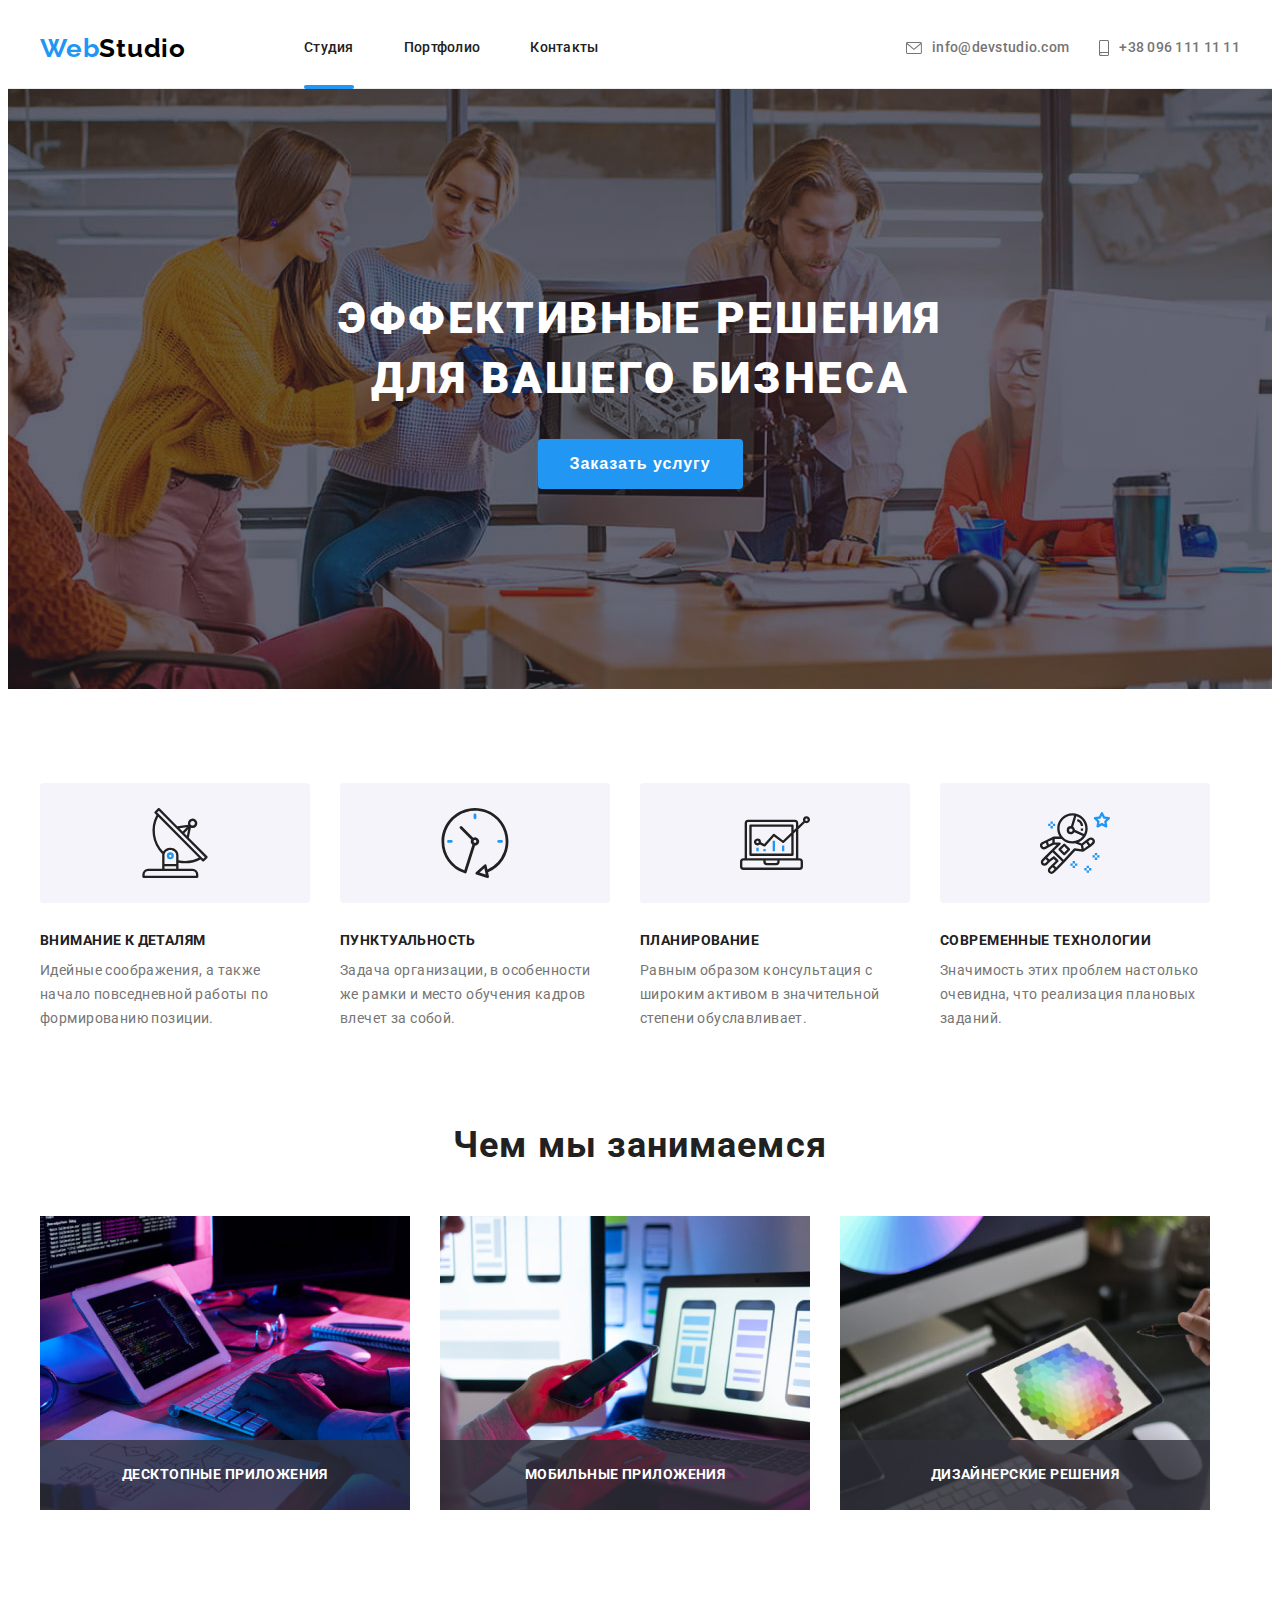
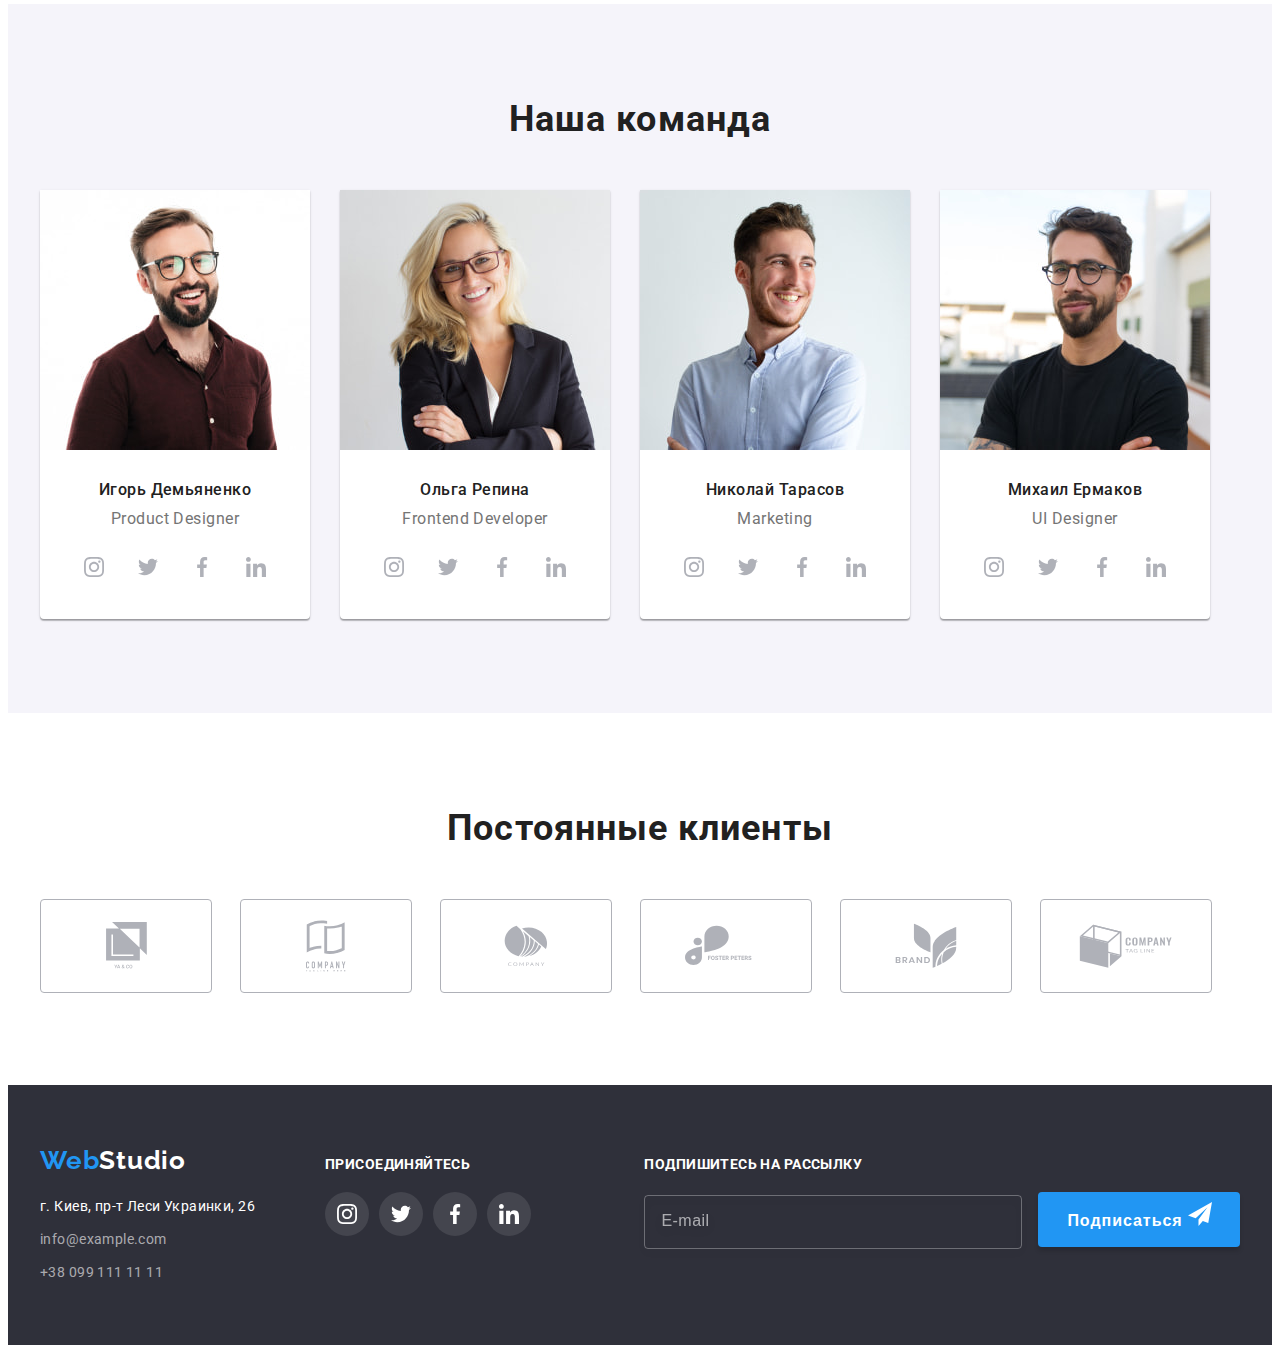
==== commit 180f5b8b: "+" ====
--- a/index.html
+++ b/index.html
@@ -543,14 +543,16 @@
           </ul>
         </div>
         <div class="subscribtion-wrapper">
-          <b class="subscribtion-title">Подпишитесь на рассылку</b>
-          <input type="email" class="subscribtion-input" placeholder="E-mail" />
-          <button type="submit" class="subscribtion-btn">
-            Подписаться
-            <svg class="subscribtion-icon" width="24" height="24">
-              <use href="./images/icons.svg#icon-send"></use>
-            </svg>
-          </button>
+          <form class="subscribtion-form"></form>
+            <b class="subscribtion-title">Подпишитесь на рассылку</b>
+            <input type="email" name="user-email" class="subscribtion-input" placeholder="E-mail" required/>
+            <button type="submit" class="subscribtion-btn">
+              Подписаться
+              <svg class="subscribtion-icon" width="24" height="24">
+                <use href="./images/icons.svg#icon-send"></use>
+              </svg>
+            </button>
+          </form>
         </div>
       </div>
     </footer>
--- a/css/styles.css
+++ b/css/styles.css
@@ -602,6 +602,7 @@
 }
 
 .subscribtion-input {
+  display: inline-block;
   width: 358px;
   height: 50px;
 
@@ -610,6 +611,7 @@
   border-radius: 4px;
   background-color: transparent;
   padding-left: 16px;
+  margin-right: 12px;
 
   color: var(--w-color);
 }
@@ -618,7 +620,6 @@
   font-weight: 400;
   font-size: 16px;
   line-height: 1.25;
-  margin-right: 12px;
 
   display: flex;
   align-items: center;
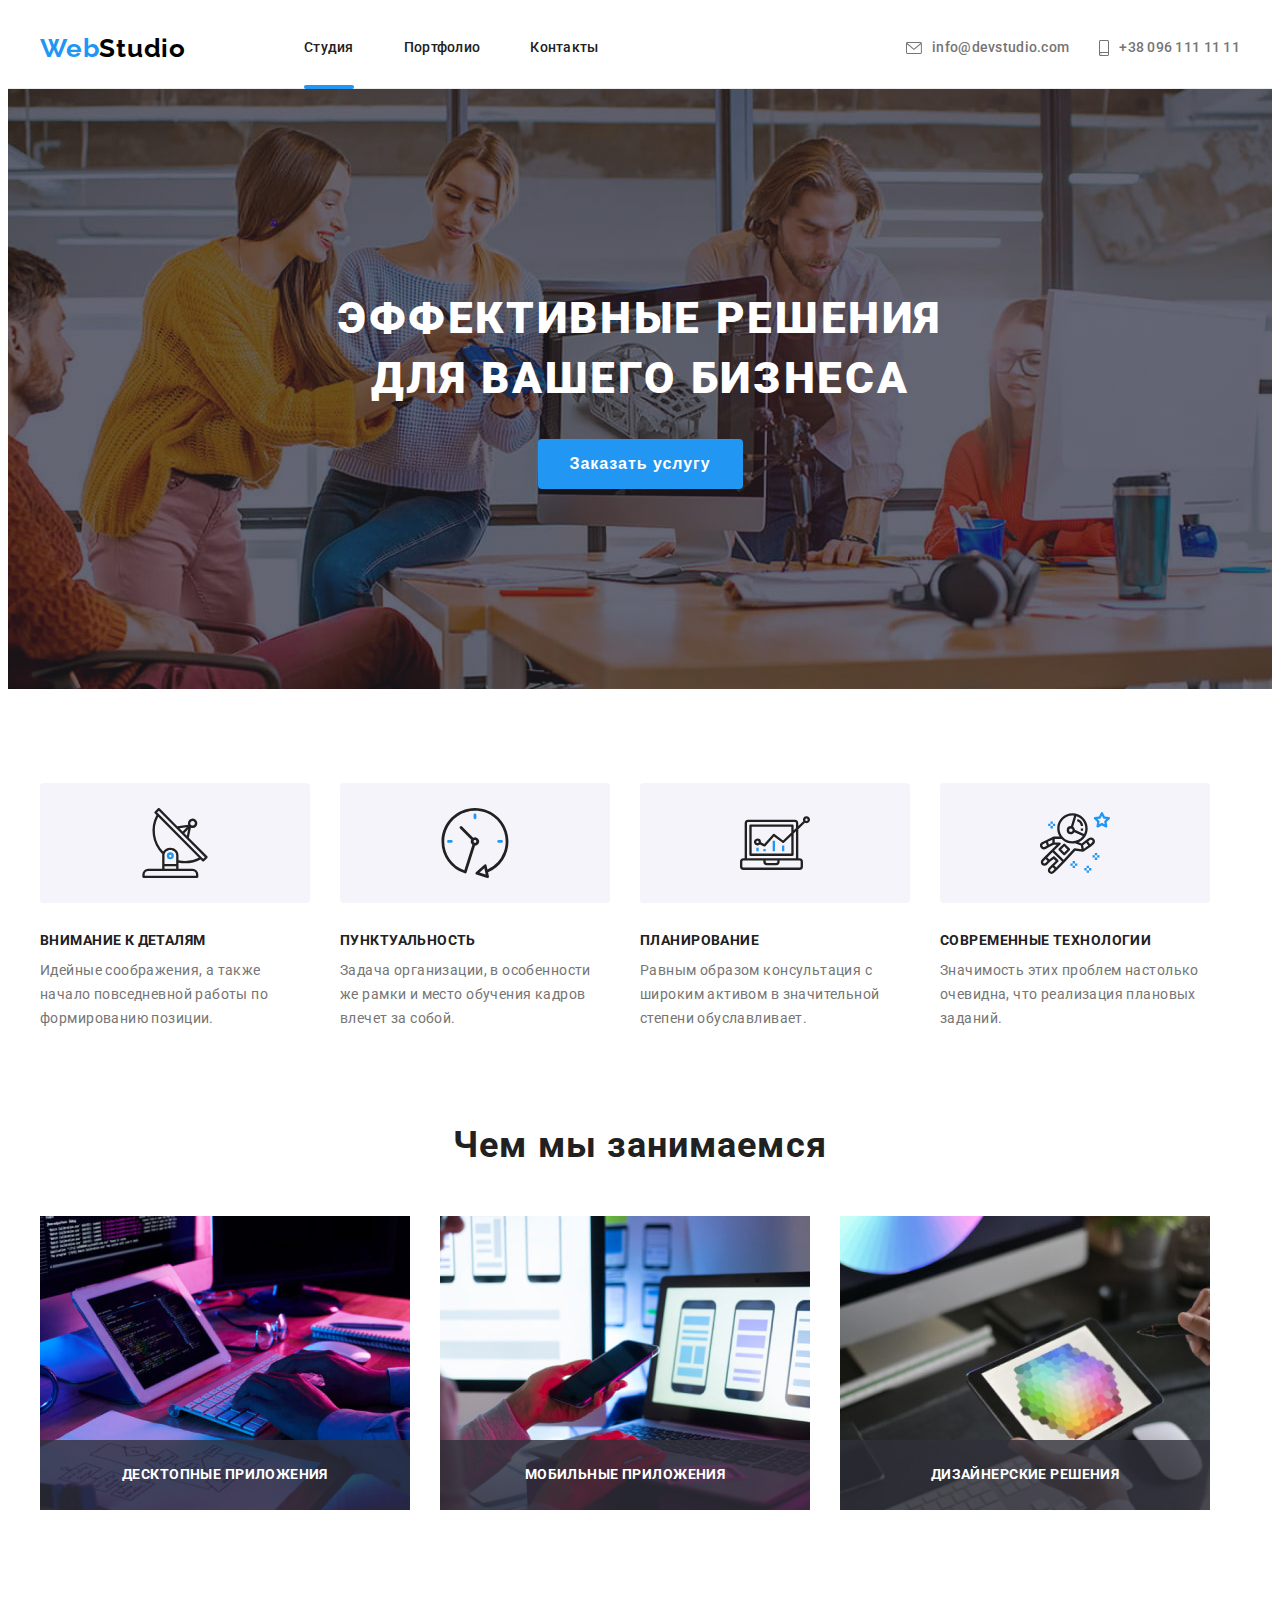
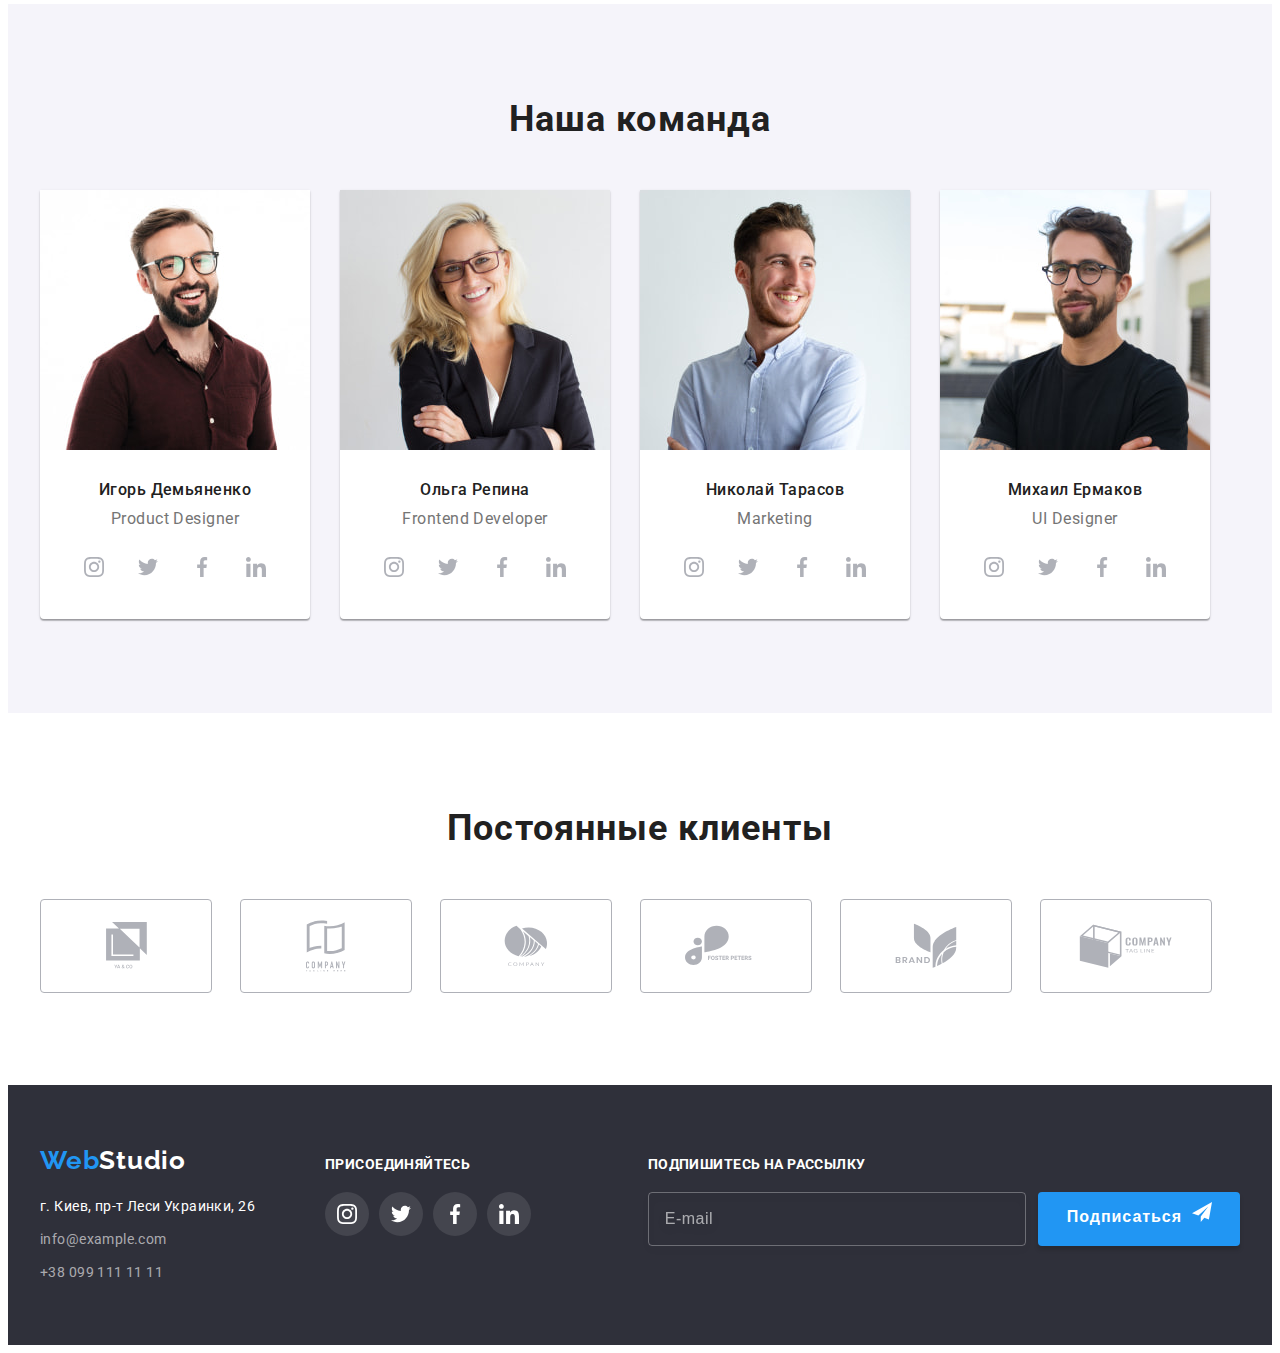
==== commit bef8874c: "+" ====
--- a/index.html
+++ b/index.html
@@ -543,16 +543,19 @@
           </ul>
         </div>
         <div class="subscribtion-wrapper">
-          <form class="subscribtion-form"></form>
-            <b class="subscribtion-title">Подпишитесь на рассылку</b>
-            <input type="email" name="user-email" class="subscribtion-input" placeholder="E-mail" required/>
-            <button type="submit" class="subscribtion-btn">
-              Подписаться
-              <svg class="subscribtion-icon" width="24" height="24">
-                <use href="./images/icons.svg#icon-send"></use>
-              </svg>
-            </button>
-          </form>
+          <b class="subscribtion-title">Подпишитесь на рассылку</b>
+          <div class="subscribtion-field">
+            <form class="subscribtion-form"></form>
+              
+              <input type="email" name="user-email" class="subscribtion-input" placeholder="E-mail" required/>
+              <button type="submit" class="subscribtion-btn">
+                Подписаться
+                <svg class="subscribtion-icon" width="20" height="20">
+                  <use href="./images/icons.svg#icon-send"></use>
+                </svg>
+              </button>
+            </form>
+          </div>
         </div>
       </div>
     </footer>
--- a/css/styles.css
+++ b/css/styles.css
@@ -601,6 +601,11 @@
   color: var(--w-color);
 }
 
+.subscribtion-field {
+  display: flex;
+  flex-direction: row;
+}
+
 .subscribtion-input {
   display: inline-block;
   width: 358px;
@@ -629,6 +634,7 @@
 }
 
 .subscribtion-btn {
+  display: flex;
   padding: 10px 28px 10px 29px;
   background: var(--accent-color);
   border-radius: 4px;
@@ -639,6 +645,7 @@
   font-size: 16px;
   line-height: 1.88;
   letter-spacing: 0.06em;
+  text-align: center;
 
   color: var(--w-color);
 
@@ -653,6 +660,12 @@
 .modal-btn:focus {
   background-color: #188ce8;
   box-shadow: 0px 4px 4px rgba(0, 0, 0, 0.15);
+}
+
+.subscribtion-icon {
+  display: block;
+  text-align: center;
+  margin-left: 10px;
 }
 
 /* ---------------PORTFOLIO--------------- */
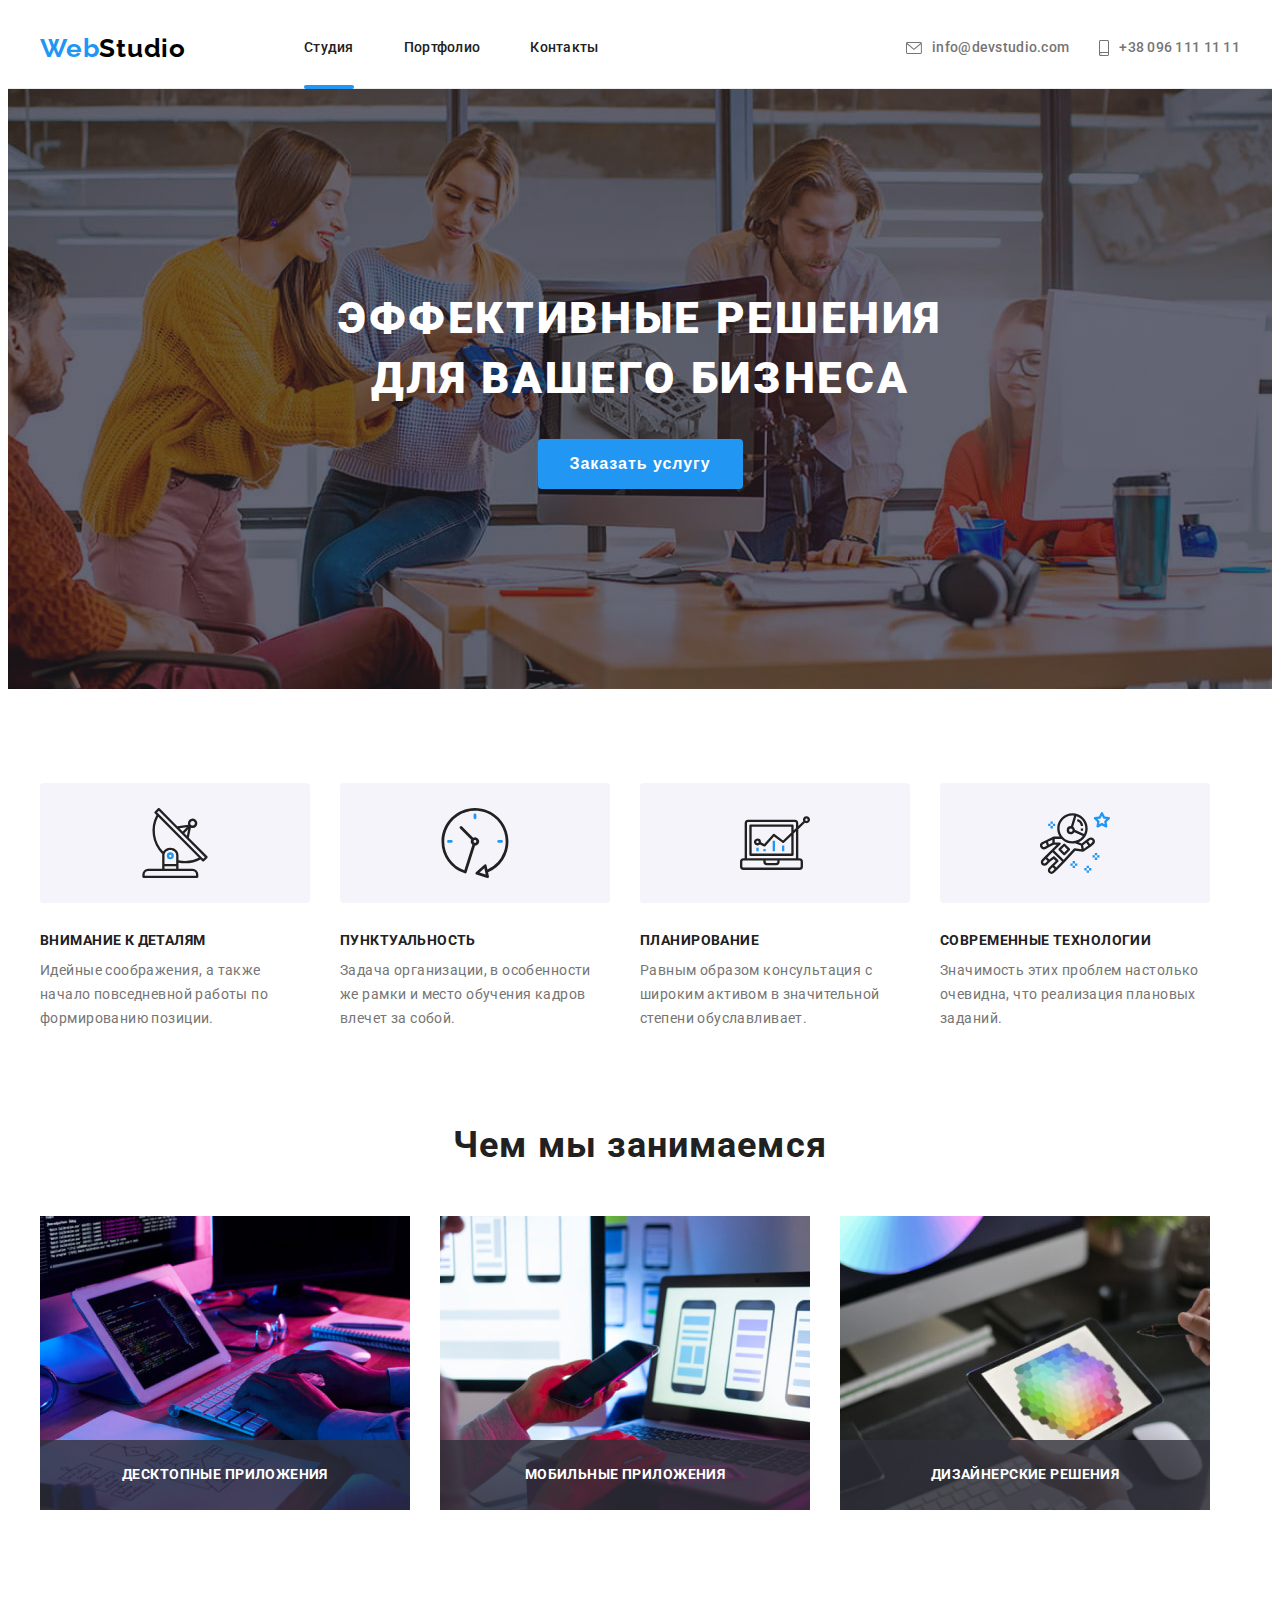
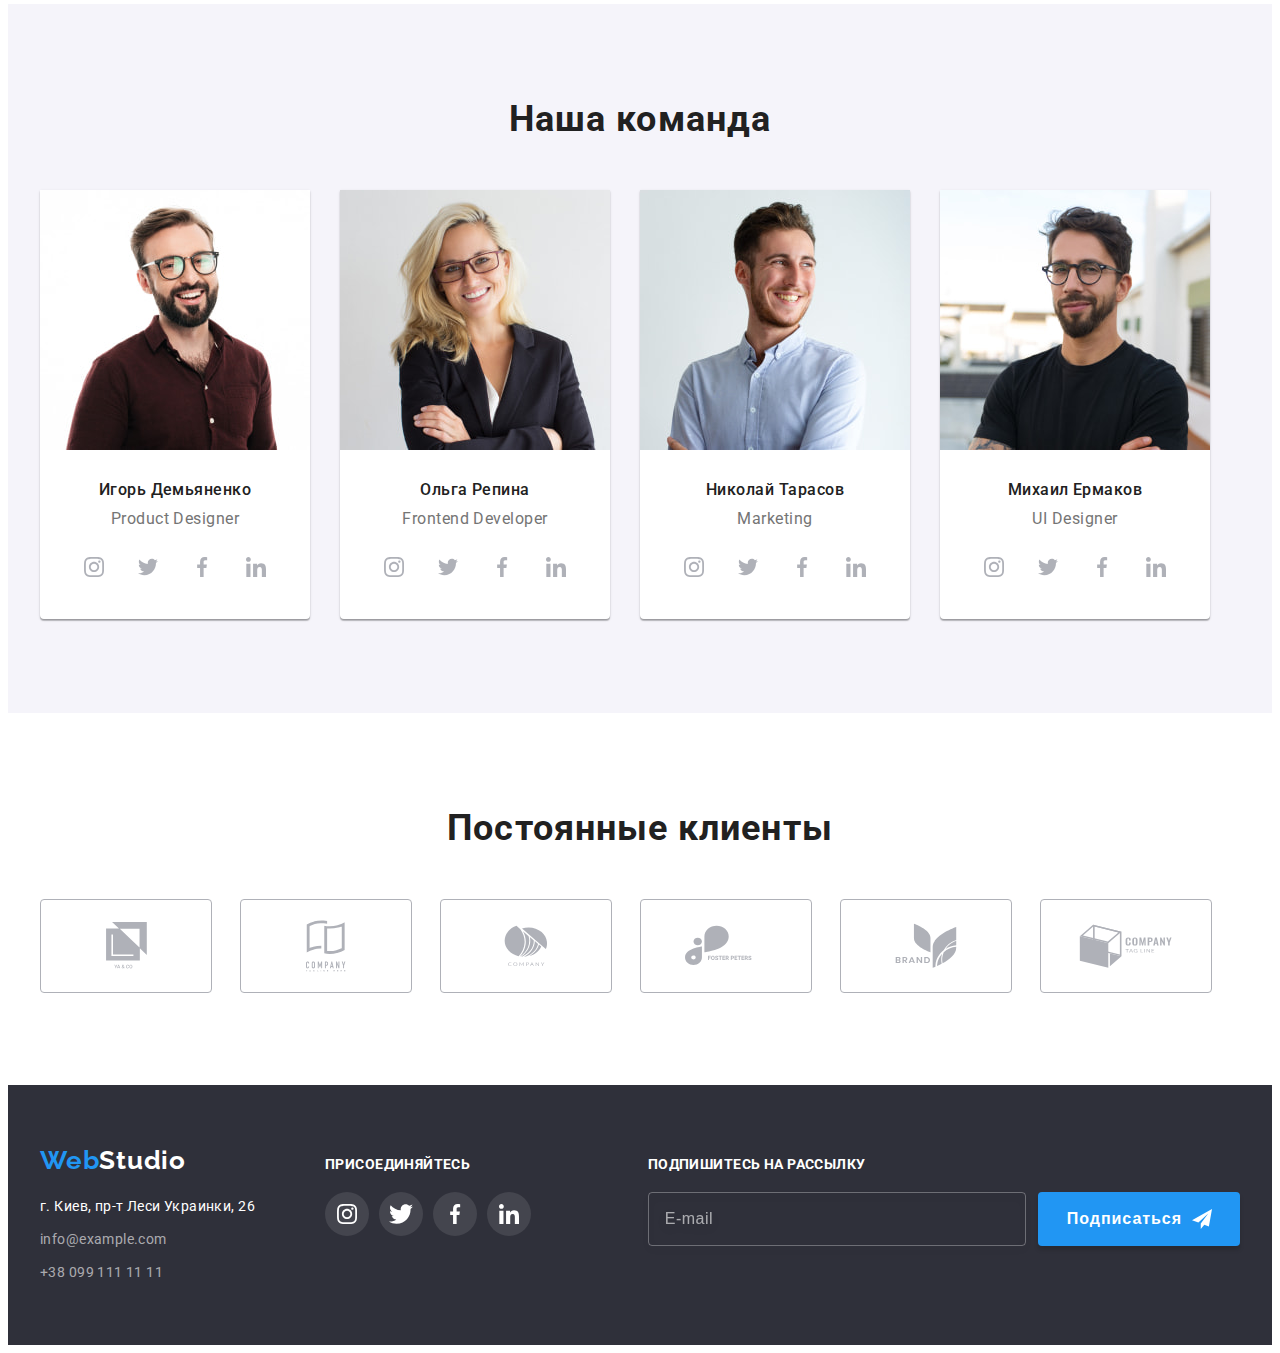
==== commit b610c8f2: "edited" ====
--- a/index.html
+++ b/index.html
@@ -509,7 +509,7 @@
                 class="footer-soc-link link"
                 aria-label="Twitter"
               >
-                <svg class="footer-soc-icon" width="20" height="20">
+                <svg class="footer-soc-icon" width="24" height="24">
                   <use href="./images/icons.svg#icon-twitter"></use>
                 </svg>
               </a>
@@ -544,18 +544,22 @@
         </div>
         <div class="subscribtion-wrapper">
           <b class="subscribtion-title">Подпишитесь на рассылку</b>
-          <div class="subscribtion-field">
-            <form class="subscribtion-form"></form>
-              
-              <input type="email" name="user-email" class="subscribtion-input" placeholder="E-mail" required/>
-              <button type="submit" class="subscribtion-btn">
-                Подписаться
-                <svg class="subscribtion-icon" width="20" height="20">
-                  <use href="./images/icons.svg#icon-send"></use>
-                </svg>
-              </button>
-            </form>
-          </div>
+
+          <form class="subscribtion-form">
+            <input
+              type="email"
+              name="user-email"
+              class="subscribtion-input"
+              placeholder="E-mail"
+              required
+            />
+            <button type="submit" class="subscribtion-btn">
+              Подписаться
+              <svg class="subscribtion-icon" width="20" height="20">
+                <use href="./images/icons.svg#icon-send"></use>
+              </svg>
+            </button>
+          </form>
         </div>
       </div>
     </footer>
--- a/css/styles.css
+++ b/css/styles.css
@@ -601,9 +601,8 @@
   color: var(--w-color);
 }
 
-.subscribtion-field {
-  display: flex;
-  flex-direction: row;
+.subscribtion-form {
+  display: flex;
 }
 
 .subscribtion-input {
@@ -633,8 +632,13 @@
   color: rgba(255, 255, 255, 0.6);
 }
 
+.subscribtion-input:focus {
+  border-color: var(--w-color);
+}
+
 .subscribtion-btn {
   display: flex;
+  align-items: center;
   padding: 10px 28px 10px 29px;
   background: var(--accent-color);
   border-radius: 4px;
@@ -663,8 +667,6 @@
 }
 
 .subscribtion-icon {
-  display: block;
-  text-align: center;
   margin-left: 10px;
 }
 
@@ -816,7 +818,7 @@
   background: var(--w-color);
   box-shadow: 0px 1px 3px rgba(0, 0, 0, 0.12), 0px 1px 1px rgba(0, 0, 0, 0.14),
     0px 2px 1px rgba(0, 0, 0, 0.2);
-  border-radius: 4px;
+  text-align: center;
 
   transform: translate(-50%, -50%) scale(1);
 
@@ -863,7 +865,6 @@
   line-height: 1.15;
   text-align: center;
   letter-spacing: 0.03em;
-  text-align: center;
 
   color: var(--title-color);
 }
@@ -904,6 +905,7 @@
 .modal-label {
   display: block;
   margin-bottom: 4px;
+  text-align: left;
 
   font-weight: 400;
   font-size: 12px;
@@ -955,7 +957,7 @@
 
   display: flex;
   align-items: center;
-  text-align: center;
+  justify-content: center;
 }
 
 .privacy-text a {
